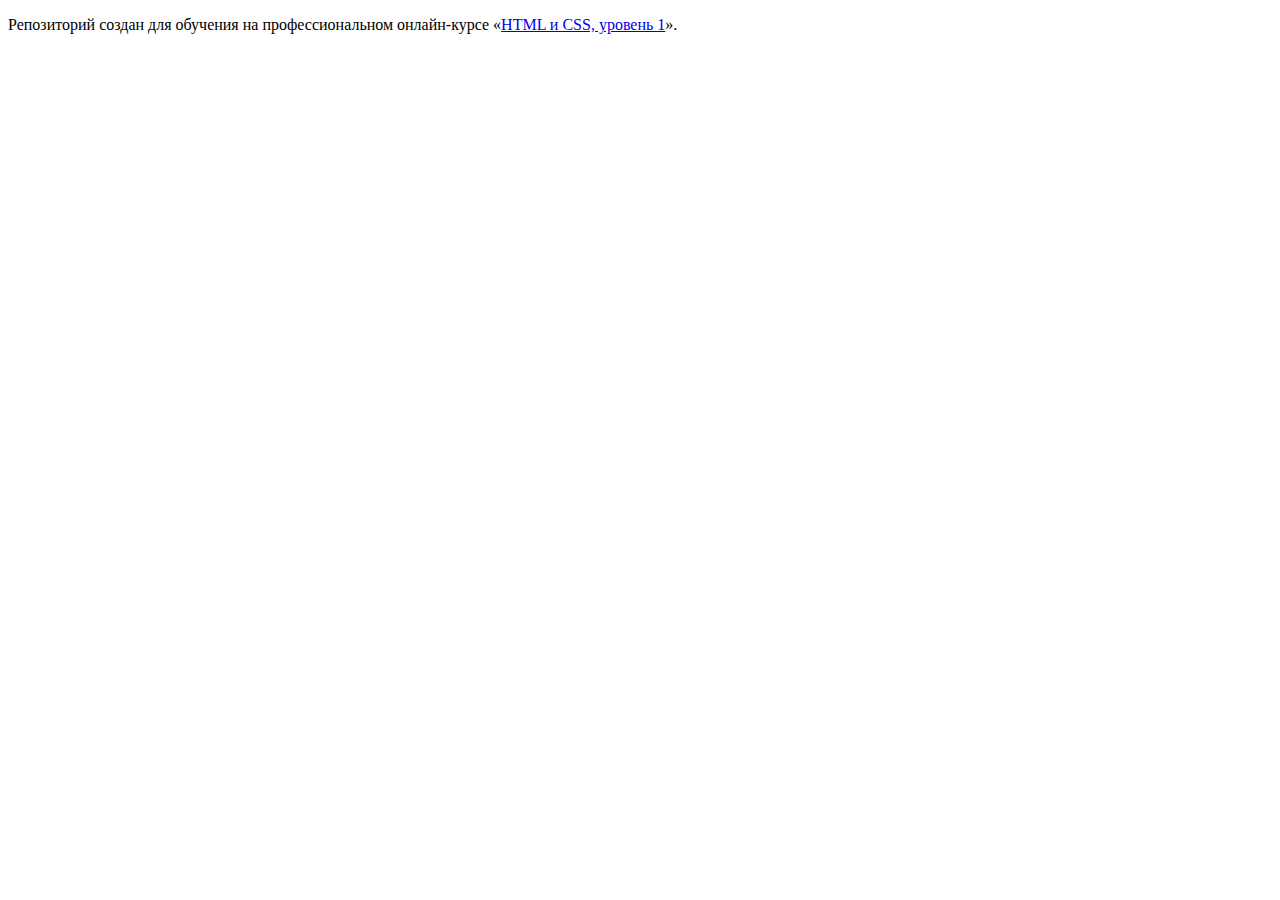
==== index.html @ bcf3b301 ":hatching_chick:" ====
<!DOCTYPE html>
<html lang="ru">
  <head>
    <meta charset="utf-8">
    <title>HTML Academy: Седона</title>
  </head>
  <body>

    <p>Репозиторий создан для обучения на профессиональном онлайн‑курсе «<a href="https://htmlacademy.ru/intensive/htmlcss">HTML и CSS, уровень 1</a>».</p>

  </body>
</html>
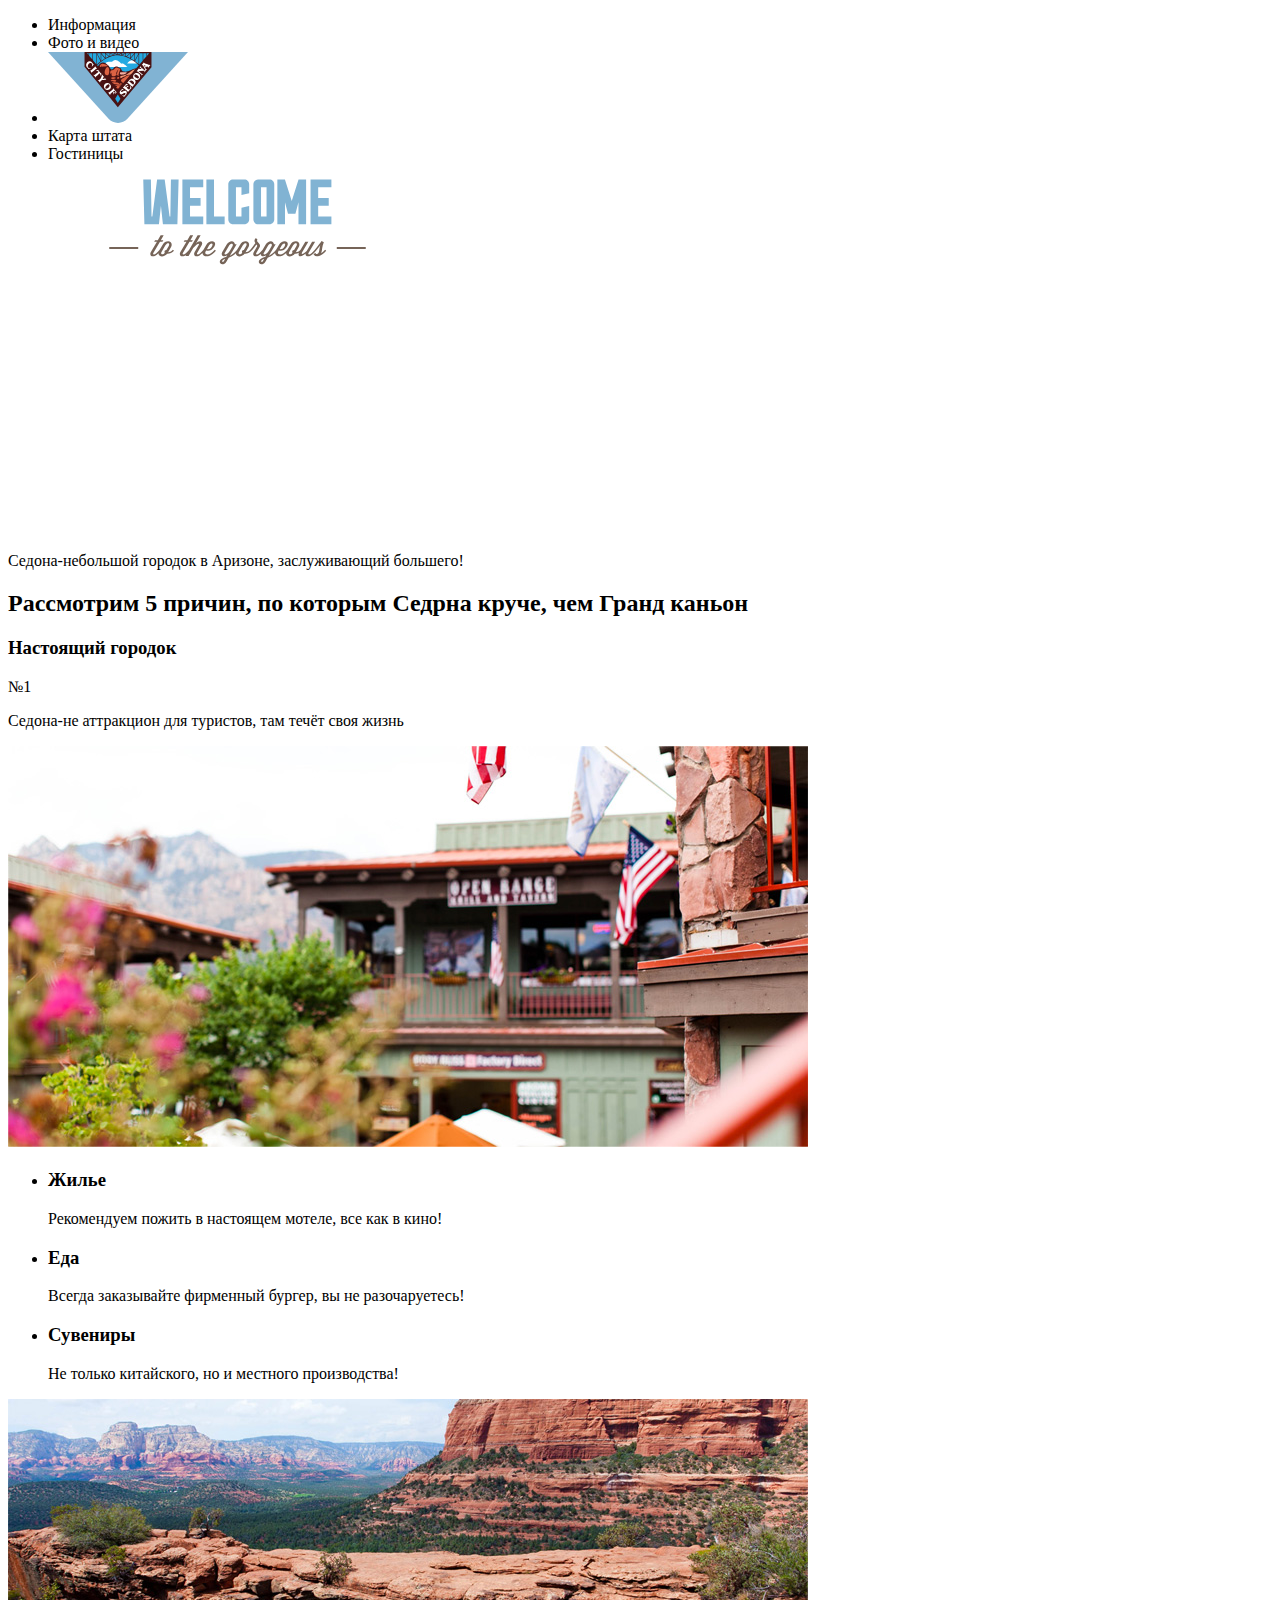
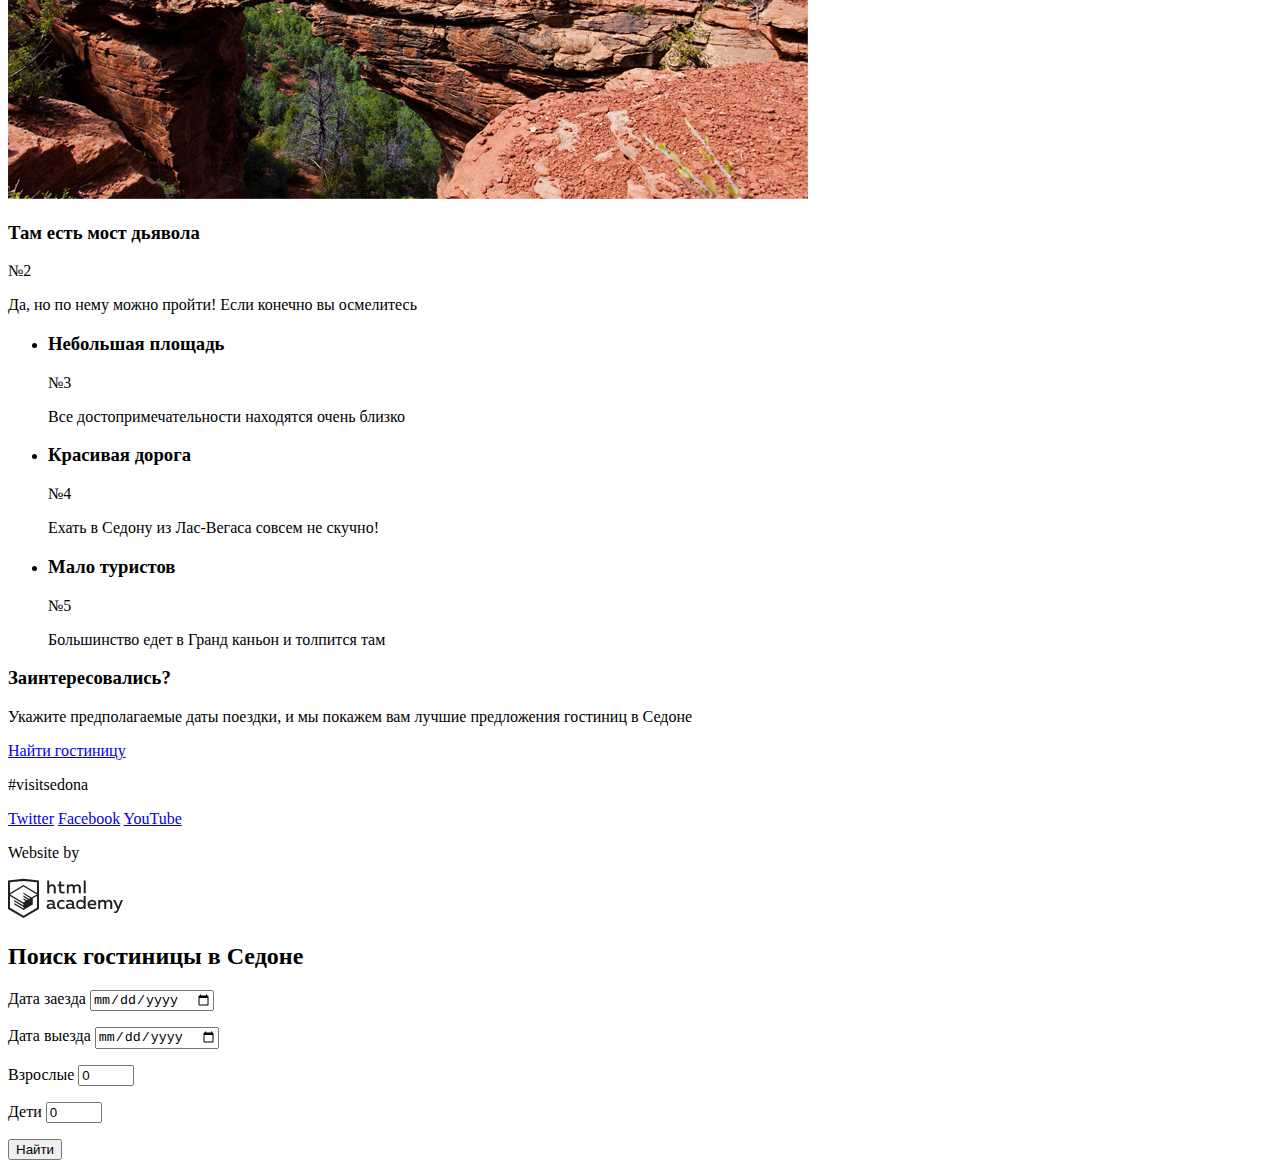
==== commit 00eaeb19: "Работа с графикой. Лекция 3." ====
--- a/index.html
+++ b/index.html
@@ -5,8 +5,110 @@
     <title>HTML Academy: Седона</title>
   </head>
   <body>
-
-    <p>Репозиторий создан для обучения на профессиональном онлайн‑курсе «<a href="https://htmlacademy.ru/intensive/htmlcss">HTML и CSS, уровень 1</a>».</p>
-
+    <header>
+      <nav>
+        <ul>
+          <li>Информация</li>
+          <li>Фото и видео</li>
+          <li><a href="index.html"><img src="img/logo-sedona.svg" width="140" height="71" alt="город Седона"></a></li>
+          <li>Карта штата</li>
+          <li>Гостиницы</li>
+        </ul>
+      </nav>
+    </header> 
+    <main>
+      <div class="main-welcome">
+        <img src="img/intro-welcome.svg" width="459" height="353" alt="Welcome to the gorgeous">
+        <p>Седона-небольшой городок в Аризоне, заслуживающий большего!</p>
+        <h2>Рассмотрим 5 причин, по которым Седрна круче, чем Гранд каньон</h2>
+      </div>
+      <!-- Начало области выделенной красным-->
+      <section class="advantage">
+       <div class="advantage-item">
+          <h3>Настоящий городок</h3>
+          <span>№1</span>
+          <p>Седона-не аттракцион для туристов, там течёт своя жизнь</p>
+          <img src="img/city.jpg"alt="фото города"> <!-- ширину и высоту тут не задаю пока, а то картинка ужмется под них -->
+        </div>
+        <ul class="advantage-about">
+          <li>
+            <h3>Жилье</h3>
+            <p>Рекомендуем пожить в настоящем мотеле, все как в кино!</p>
+          </li>
+          <li>
+            <h3>Еда</h3>
+            <p>Всегда заказывайте фирменный бургер, вы не разочаруетесь!</p>
+          </li>
+          <li>
+            <h3>Сувениры</h3>
+            <p>Не только китайского, но и местного производства!</p>
+          </li>
+        </ul>
+        <div class="advantage-item">
+          <img src="img/canyon.jpg" alt="Фото гор">
+          <h3>Там есть мост дьявола</h3>
+          <span>№2</span>
+          <p>Да, но по нему можно пройти! Если конечно вы осмелитесь</p>
+        </div>
+        <ul class="advantage-list">
+          <li>
+            <h3>Небольшая площадь</h3>
+            <span>№3</span>
+            <p>Все достопримечательности находятся очень близко</p>
+          </li>
+          <li>
+            <h3>Красивая дорога</h3>
+            <span>№4</span>
+            <p>Ехать в Седону из Лас-Вегаса совсем не скучно!</p>
+          </li>
+          <li>
+            <h3>Мало туристов</h3>
+            <span>№5</span>
+            <p>Большинство едет в Гранд каньон и толпится там</p>
+          </li>
+        </ul>
+      </section>
+      <!-- Конец области выделенной красным-->
+      <div class="order">
+        <h3>Заинтересовались?</h3>
+        <P>Укажите предполагаемые даты поездки, и мы покажем вам лучшие предложения гостиниц в Седоне</P>
+        <a href="#" class="button">Найти гостиницу</a> 
+      </div>
+      <!-- Здесь будет карта -->
+    </main>
+    <footer>
+      <p class="footer-hashtag">#visitsedona</p>
+      <div class="footer-social">
+          <a class="social-button" href="#">Twitter</a>
+          <a class="social-button" href="#">Facebook</a>
+          <a class="social-button" href="#">YouTube</a>
+      </div>
+      <div class="footer-generated">
+        <p>Website by</p>
+        <a href="https://htmlacademy.ru/intensive/htmlcss"><img src="img/logo-htmlacademy.svg" width="115" height="41" alt="Логотип HtmlAcademy"></a>
+      </div>
+    </footer>
+    <section class="modal modal-search">
+      <form>
+        <h2>Поиск гостиницы в Седоне</h2>
+        <p>
+          <label for="date_of_arrival">Дата заезда</label>
+          <input type="date" id="date_of_arrival" name="date_of_arrival">
+        </p>
+        <p>
+          <label for="date_of_departure">Дата выезда</label>
+          <input type="date" id="date_of_departure" name="date_of_departure">
+        </p>
+        <p>
+          <label for="customer">Взрослые</label>
+          <input type="number" id="customer" value="0" min="0" max="50" step="1">
+        </p>
+        <p>
+          <label for="kids">Дети</label>
+          <input type="number" id="kids" value="0" min="0" max="50" step="1">
+        </p>
+        <button>Найти</button>
+      </form>
+    </section>
   </body>
 </html>
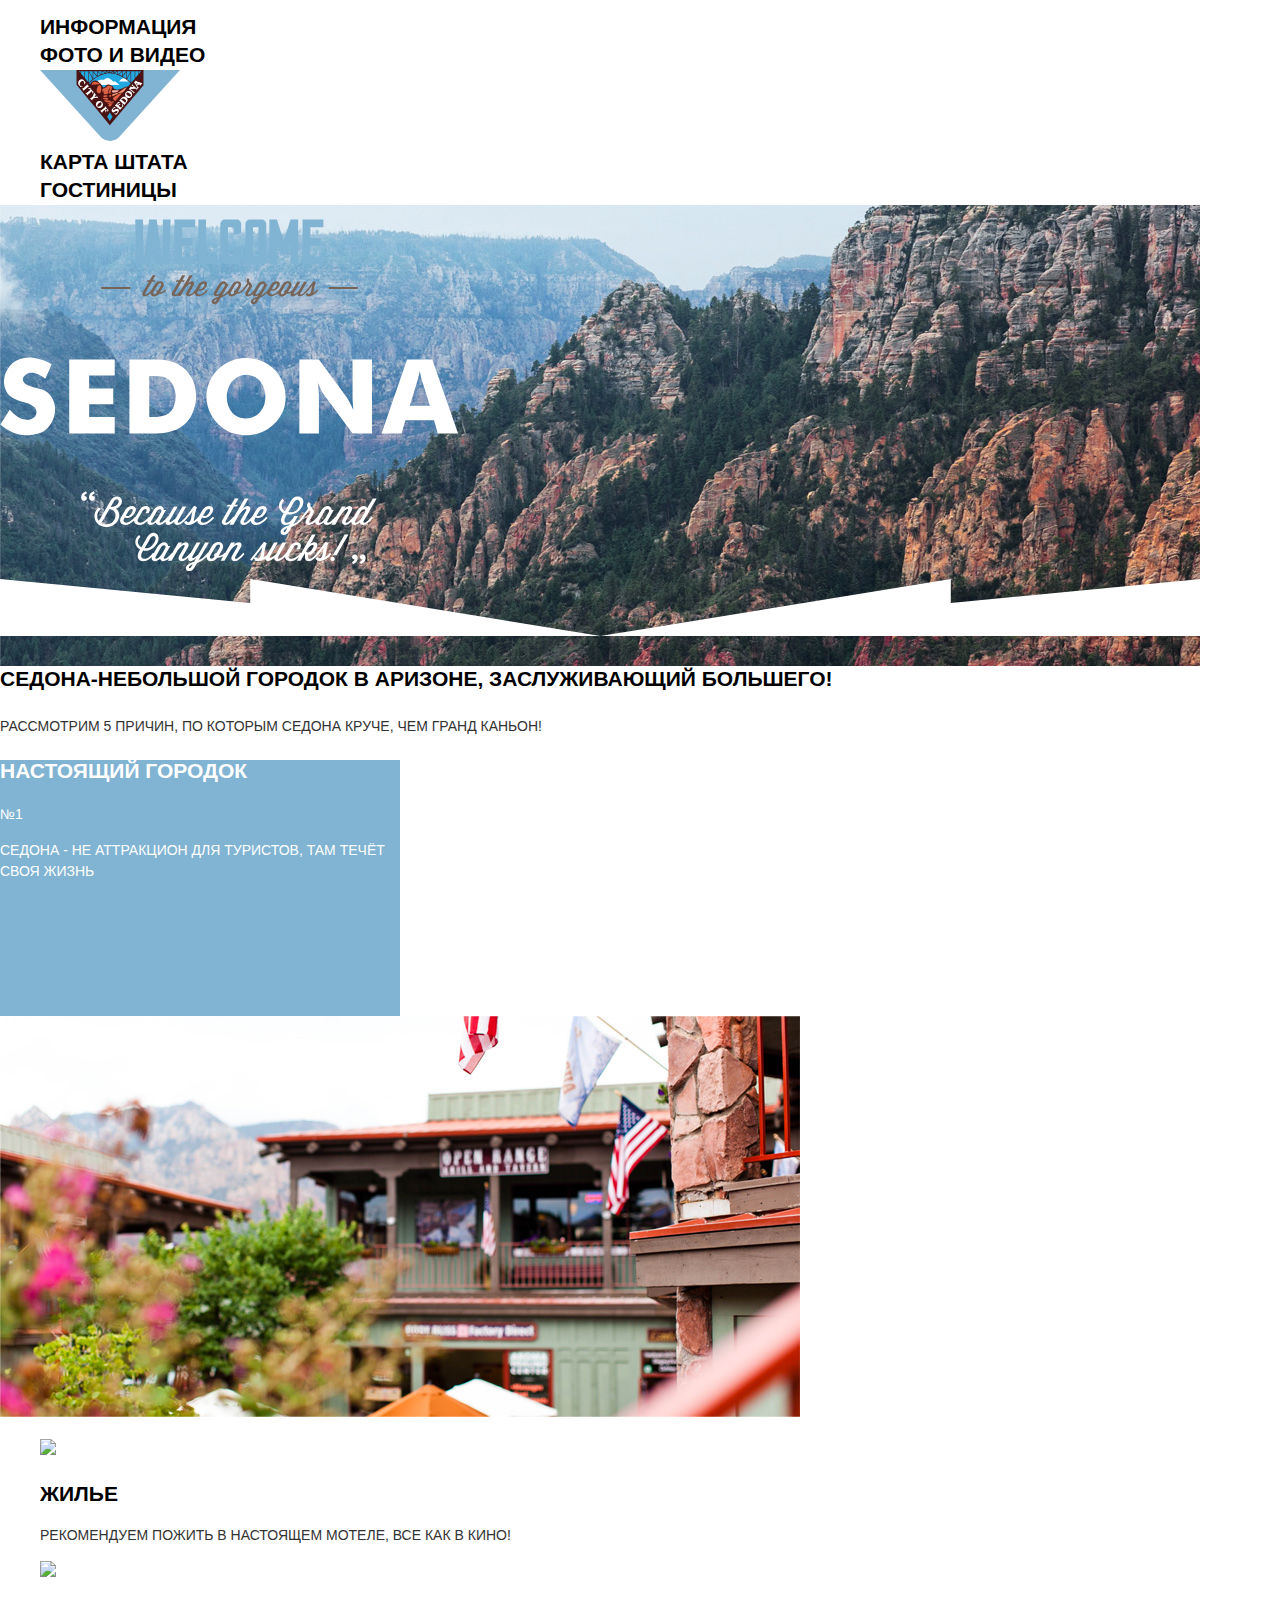
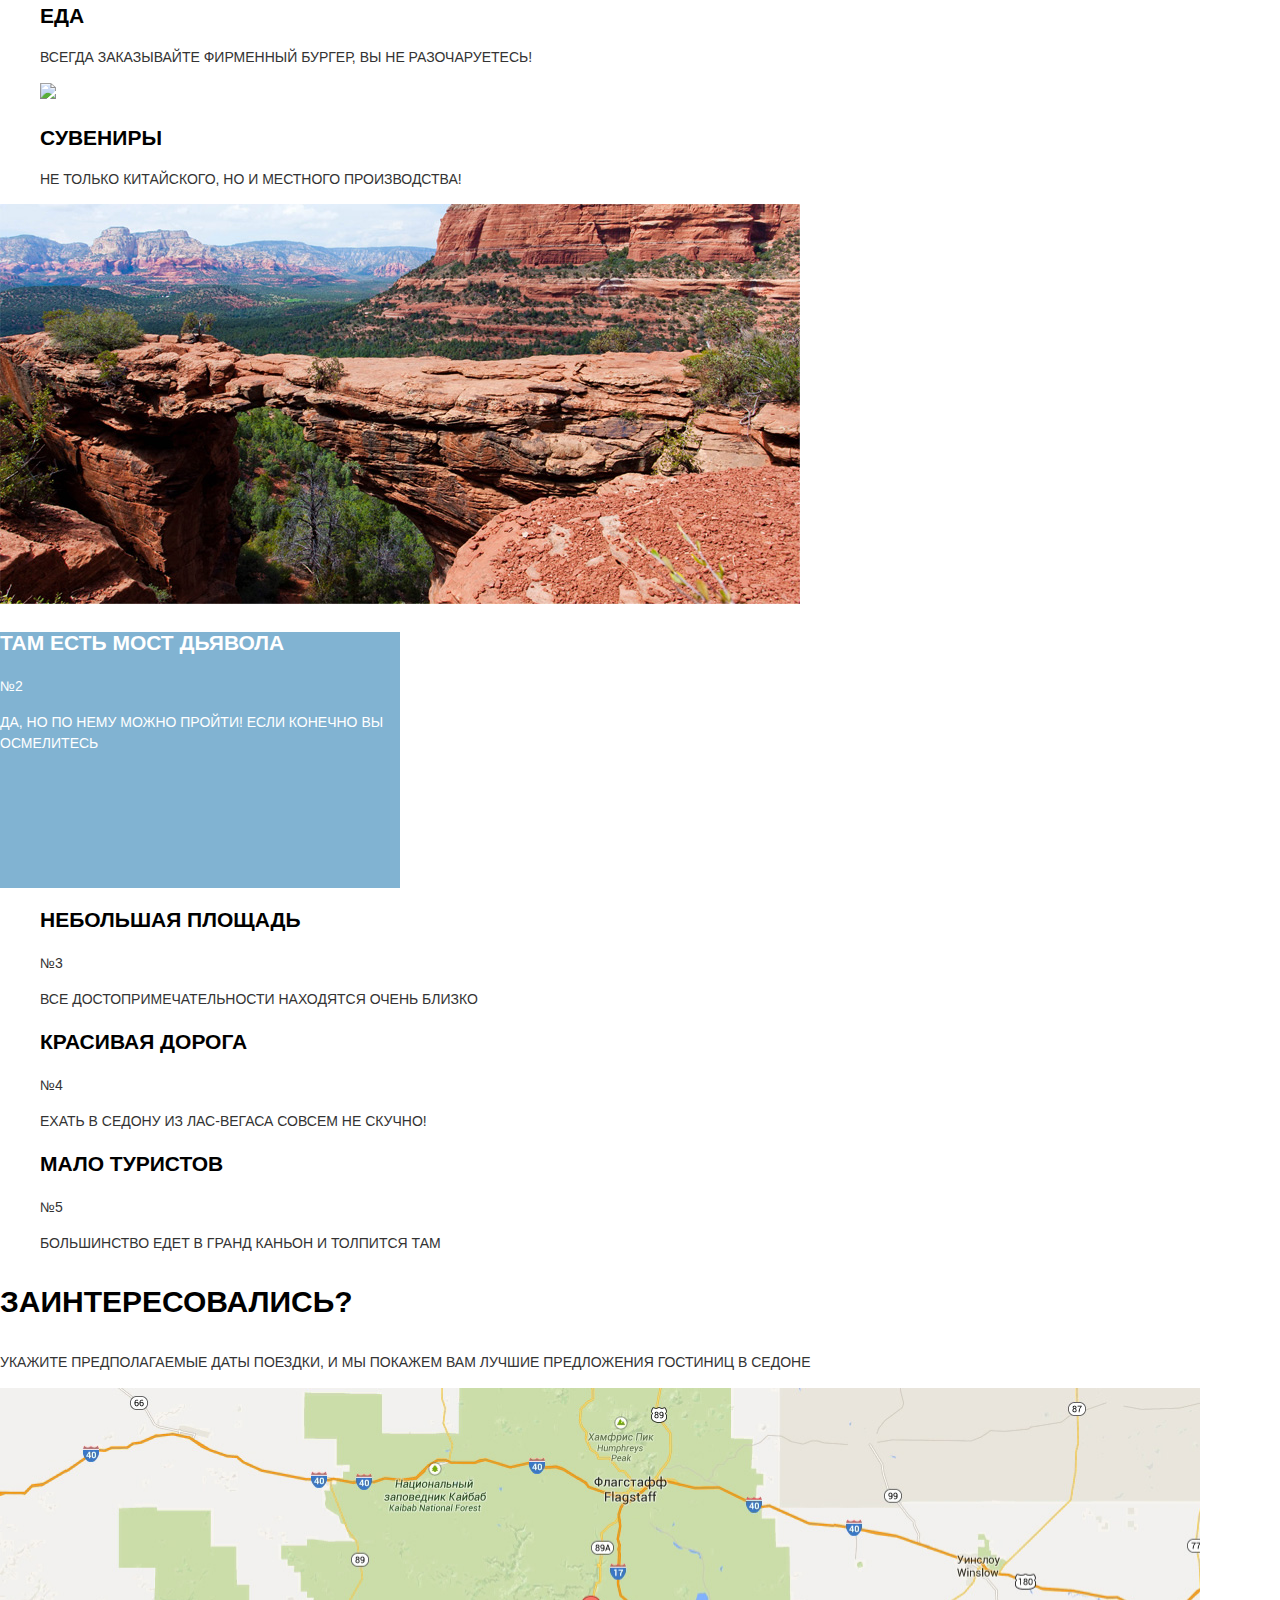
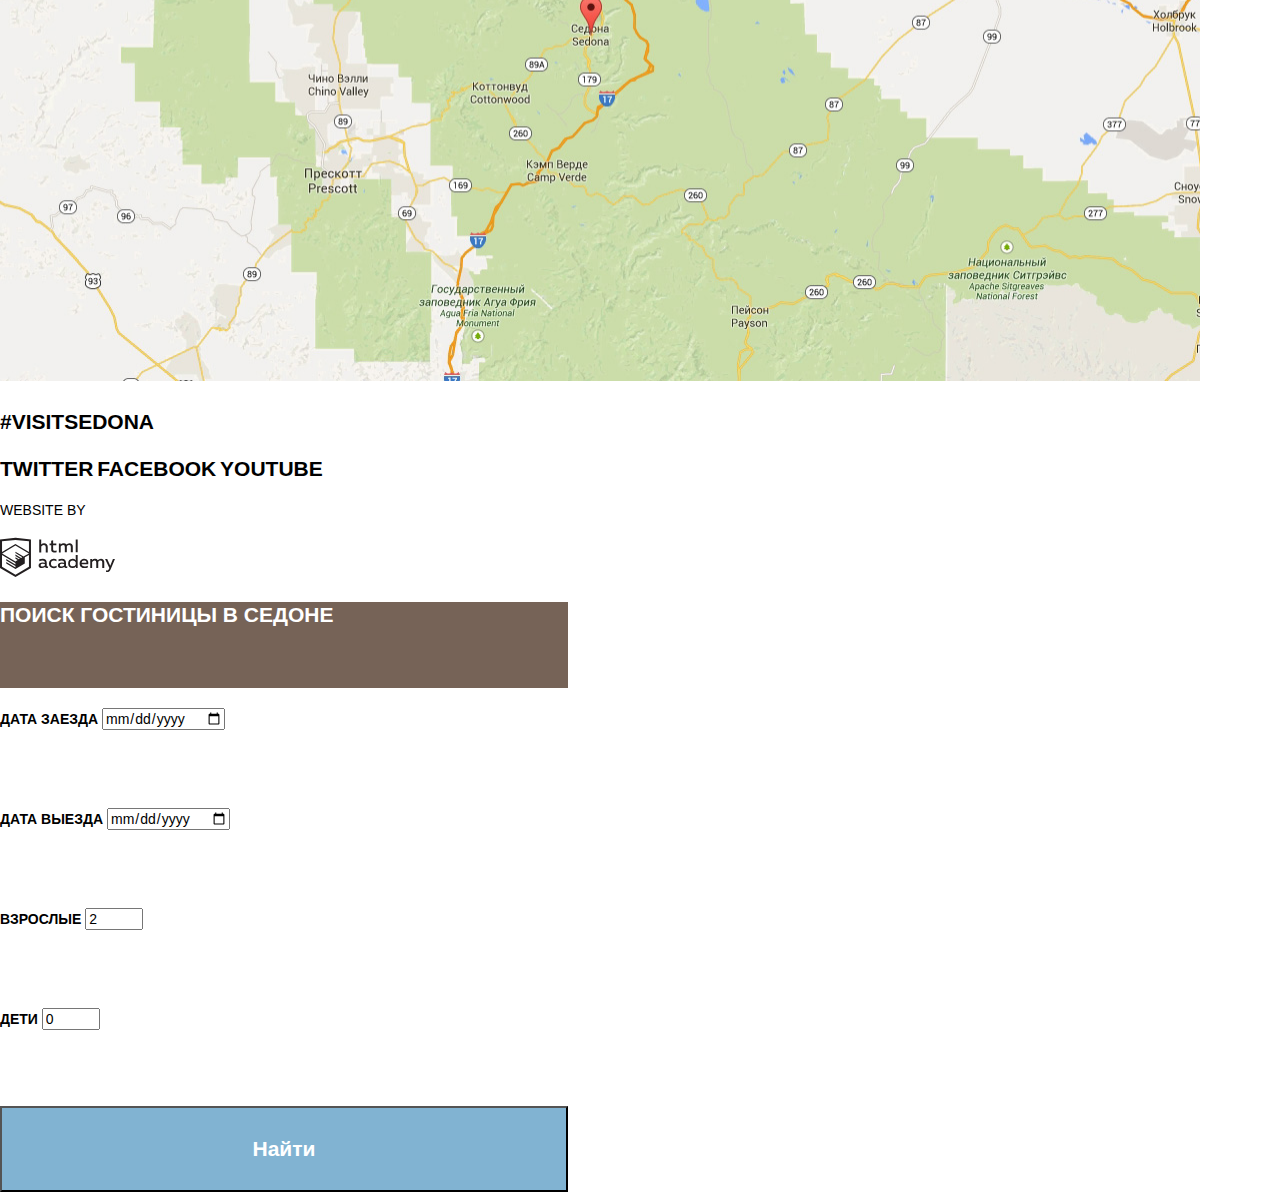
==== commit 08b486c5: "Задание 5. Введение в CSS" ====
--- a/index.html
+++ b/index.html
@@ -1,114 +1,127 @@
 <!DOCTYPE html>
 <html lang="ru">
-  <head>
-    <meta charset="utf-8">
-    <title>HTML Academy: Седона</title>
-  </head>
-  <body>
-    <header>
-      <nav>
-        <ul>
-          <li>Информация</li>
-          <li>Фото и видео</li>
-          <li><a href="index.html"><img src="img/logo-sedona.svg" width="140" height="71" alt="город Седона"></a></li>
-          <li>Карта штата</li>
-          <li>Гостиницы</li>
-        </ul>
-      </nav>
-    </header> 
-    <main>
-      <div class="main-welcome">
-        <img src="img/intro-welcome.svg" width="459" height="353" alt="Welcome to the gorgeous">
+<head>
+  <meta charset="utf-8">
+  <title>HTML Academy: Седона</title>
+  <link href="https://fonts.googleapis.com/css?family=PT+Sans:400,700&display=swap&subset=cyrillic" rel="stylesheet">
+  <link href="css/normalize.css" rel="stylesheet">
+  <link href="css/style.css" rel="stylesheet">
+</head>
+
+<body>
+  <header>
+    <nav class="main-navigation">
+      <ul class="site-navigation">
+        <li><a href="#">Информация</a></li>
+        <li><a href="#">Фото и видео</a></li>
+        <li><a href="index.html"><img src="img/logo-sedona.svg" width="140" height="71" alt="город Седона"></a></li>
+        <li><a href="#">Карта штата</a></li>
+        <li><a href="#">Гостиницы</a></li>
+      </ul>
+    </nav>
+    <div class="main-welcome">
+      <img src="img/intro-welcome.svg" width="459" height="353" alt="Welcome to the gorgeous">
+      <img src="img/intro-mask.svg" width="1201" height="59">
+      <div class="main-welcome-color">
         <p>Седона-небольшой городок в Аризоне, заслуживающий большего!</p>
-        <h2>Рассмотрим 5 причин, по которым Седрна круче, чем Гранд каньон</h2>
+        <h2>Рассмотрим 5 причин, по которым Седона круче, чем Гранд каньон!</h2>
       </div>
-      <!-- Начало области выделенной красным-->
-      <section class="advantage">
-       <div class="advantage-item">
+    </div>
+  </header>
+  <!-- Начало области выделенной красным-->
+  <main>
+    <section class="advantage">
+      <div class="advantage-item">
+        <div class="advantage-list">
           <h3>Настоящий городок</h3>
           <span>№1</span>
-          <p>Седона-не аттракцион для туристов, там течёт своя жизнь</p>
-          <img src="img/city.jpg"alt="фото города"> <!-- ширину и высоту тут не задаю пока, а то картинка ужмется под них -->
+          <p>Седона - не аттракцион для туристов, там течёт своя жизнь</p>
         </div>
-        <ul class="advantage-about">
-          <li>
-            <h3>Жилье</h3>
-            <p>Рекомендуем пожить в настоящем мотеле, все как в кино!</p>
-          </li>
-          <li>
-            <h3>Еда</h3>
-            <p>Всегда заказывайте фирменный бургер, вы не разочаруетесь!</p>
-          </li>
-          <li>
-            <h3>Сувениры</h3>
-            <p>Не только китайского, но и местного производства!</p>
-          </li>
-        </ul>
-        <div class="advantage-item">
-          <img src="img/canyon.jpg" alt="Фото гор">
-          <h3>Там есть мост дьявола</h3>
-          <span>№2</span>
-          <p>Да, но по нему можно пройти! Если конечно вы осмелитесь</p>
-        </div>
-        <ul class="advantage-list">
-          <li>
-            <h3>Небольшая площадь</h3>
-            <span>№3</span>
-            <p>Все достопримечательности находятся очень близко</p>
-          </li>
-          <li>
-            <h3>Красивая дорога</h3>
-            <span>№4</span>
-            <p>Ехать в Седону из Лас-Вегаса совсем не скучно!</p>
-          </li>
-          <li>
-            <h3>Мало туристов</h3>
-            <span>№5</span>
-            <p>Большинство едет в Гранд каньон и толпится там</p>
-          </li>
-        </ul>
-      </section>
-      <!-- Конец области выделенной красным-->
-      <div class="order">
-        <h3>Заинтересовались?</h3>
-        <P>Укажите предполагаемые даты поездки, и мы покажем вам лучшие предложения гостиниц в Седоне</P>
-        <a href="#" class="button">Найти гостиницу</a> 
+        <img src="img/city.jpg" alt="фото города">
       </div>
-      <!-- Здесь будет карта -->
-    </main>
-    <footer>
-      <p class="footer-hashtag">#visitsedona</p>
-      <div class="footer-social">
-          <a class="social-button" href="#">Twitter</a>
-          <a class="social-button" href="#">Facebook</a>
-          <a class="social-button" href="#">YouTube</a>
+      <ul class="advantage-about">
+        <li>
+          <img src="img/house-icon.svg">
+          <h3>Жилье</h3>
+          <p>Рекомендуем пожить в настоящем мотеле, все как в кино!</p>
+        </li>
+        <li>
+          <img src="img/hamburger-icon.svg">
+          <h3>Еда</h3>
+          <p>Всегда заказывайте фирменный бургер, вы не разочаруетесь!</p>
+        </li>
+        <li>
+          <img src="img/present-icon.svg">
+          <h3>Сувениры</h3>
+          <p>Не только китайского, но и местного производства!</p>
+        </li>
+      </ul>
+
+      <img src="img/canyon.jpg" alt="Фото гор">
+      <div class="advantage-list">
+        <h3>Там есть мост дьявола</h3>
+        <span>№2</span>
+        <p>Да, но по нему можно пройти! Если конечно вы осмелитесь</p>
       </div>
-      <div class="footer-generated">
-        <p>Website by</p>
-        <a href="https://htmlacademy.ru/intensive/htmlcss"><img src="img/logo-htmlacademy.svg" width="115" height="41" alt="Логотип HtmlAcademy"></a>
-      </div>
-    </footer>
-    <section class="modal modal-search">
-      <form>
-        <h2>Поиск гостиницы в Седоне</h2>
-        <p>
-          <label for="date_of_arrival">Дата заезда</label>
-          <input type="date" id="date_of_arrival" name="date_of_arrival">
-        </p>
-        <p>
-          <label for="date_of_departure">Дата выезда</label>
-          <input type="date" id="date_of_departure" name="date_of_departure">
-        </p>
-        <p>
-          <label for="customer">Взрослые</label>
-          <input type="number" id="customer" value="0" min="0" max="50" step="1">
-        </p>
-        <p>
-          <label for="kids">Дети</label>
-          <input type="number" id="kids" value="0" min="0" max="50" step="1">
-        </p>
-        <button>Найти</button>
-      </form>
+      <ul class="advantage-about">
+        <li>
+          <h3>Небольшая площадь</h3>
+          <span>№3</span>
+          <p>Все достопримечательности находятся очень близко</p>
+        </li>
+        <li>
+          <h3>Красивая дорога</h3>
+          <span>№4</span>
+          <p>Ехать в Седону из Лас-Вегаса совсем не скучно!</p>
+        </li>
+        <li>
+          <h3>Мало туристов</h3>
+          <span>№5</span>
+          <p>Большинство едет в Гранд каньон и толпится там</p>
+        </li>
+      </ul>
     </section>
-  </body>
+    <!-- Конец области выделенной красным-->
+    <div class="order">
+      <h3>Заинтересовались?</h3>
+      <P>Укажите предполагаемые даты поездки, и мы покажем вам лучшие предложения гостиниц в Седоне</P>
+    </div>
+    <img src="img/map.jpg" width="1200" height="593" alt="Месторасположение города на карте">
+  </main>
+  <footer>
+    <p class="footer-hashtag">#visitsedona</p>
+    <div class="footer-social">
+      <a class="social-button" href="#" aria-label="Наша страница в Твиттере">Twitter</a>
+      <a class="social-button" href="#" aria-label="Наша страница на Фейсбук">Facebook</a>
+      <a class="social-button" href="#" aria-label="Наша страница на Ютьюб">YouTube</a>
+    </div>
+    <div class="footer-generated">
+      <p>Website by</p>
+      <a href="https://htmlacademy.ru/intensive/htmlcss"><img src="img/logo-htmlacademy.svg" width="115" height="41"
+          alt="Логотип HtmlAcademy"></a>
+    </div>
+  </footer>
+  <section class="modal modal-search">
+    <form method="post" action="https://echo.htmlacademy.ru">
+      <h2>Поиск гостиницы в Седоне</h2>
+      <p>
+        <label for="date_of_arrival">Дата заезда</label>
+        <input type="date" id="date_of_arrival" name="date_of_arrival" placeholder="24 апреля 2017">
+      </p>
+      <p>
+        <label for="date_of_departure">Дата выезда</label>
+        <input type="date" id="date_of_departure" name="date_of_departure" placeholder="4 июля 2017">
+      </p>
+      <p>
+        <label for="customer">Взрослые</label>
+        <input type="number" id="customer" value="2" min="0" max="50" step="1">
+      </p>
+      <p>
+        <label for="kids">Дети</label>
+        <input type="number" id="kids" value="0" min="0" max="50" step="1">
+      </p>
+      <button type="submit" aria-label="Найти варианты">Найти</button>
+    </form>
+  </section>
+</body>
 </html>
--- a/css/style.css
+++ b/css/style.css
@@ -0,0 +1,298 @@
+body {
+    margin: 0;
+    padding: 0;
+  
+    font-family: "PT Sans Narrow", Arial, sans-serif;
+    font-size: 14px;
+    line-height: 24px;
+    font-weight: 700;
+    color: #ffffff;
+    text-transform: uppercase;
+}
+
+a {
+    text-decoration: none;
+}  
+
+.main-navigation {
+    font-size: 14px;
+    line-height: 26px;
+    font-weight: bold;
+    color: #000000;
+    background-color: #ffffff;
+}
+
+.site-navigation {
+    list-style: none;
+}
+
+.site-navigation a {
+    color: #000000;
+} 
+
+.site-navigation a:hover {
+    color: #81b3d2;
+}
+
+.site-navigation a:active {
+    color: rgba(0,0,0,0.3);
+}
+
+header {
+    background-image: url("../img/background-photo.jpg");
+    background-repeat: no-repeat;
+}
+
+.main-welcome-color {
+    background-color: #ffffff;
+}
+
+.main-welcome p {
+    font-size: 21px;
+    line-height: 26px;
+    font-weight: bold;
+    color: #000000;  
+}
+
+.main-welcome h2 {
+    font-size: 14px;
+    line-height: 26px;
+    font-weight: normal;
+    color: #333333;
+}
+
+.advantage-list {
+    width: 400px;
+    height: 256px;
+    background-color: #81b3d2;
+}
+
+.advantage-list h3 {
+    font-size: 21px;
+    line-height: 21px;
+    font-weight: bold;
+    color: #ffffff;
+}
+
+.advantage-list span, p {
+    font-size: 14px;
+    line-height: 21px;
+    font-weight: normal;
+    color: #ffffff;
+}
+
+.advantage-about h3 {
+    font-size: 21px;
+    line-height: 21px;
+    font-weight: bold;
+    color: #000000;
+}
+
+.advantage-about p, span {
+    font-size: 14px;
+    line-height: 21px;
+    font-weight: normal;
+    color: #333333;
+}
+
+.order h3 {
+    font-size: 30px;
+    line-height: 36px;
+    font-weight: bold;
+    color: #000000;
+}
+
+.order p {
+    font-size: 14px;
+    line-height: 24px;
+    font-weight: normal;
+    color: #333333;
+}
+
+.footer-hashtag {
+    font-size: 21px;
+    line-height: 26px;
+    font-weight: bold;
+    color: #000000;
+}
+.footer-generated p {
+    font-size: 14px;
+    line-height: 26px;
+    font-weight: normal;
+    color: #000000;
+}
+
+.modal {
+    width: 568px;
+    height: 481px;
+}
+
+.modal h2 {
+    font-size: 21px;
+    line-height: 26px;
+    font-weight: bold;
+    color: #ffffff;
+    background-color: #766357;
+    width: 568px;
+    height: 86px;
+}
+
+.modal p {
+    font-size: 14px;
+    line-height: 26px;
+    font-weight: bold;
+    color: #000000;
+    background-color: #ffffffs;
+    width: 568px;
+    height: 86px;
+}
+
+.modal button {
+    font-size: 21px;
+    line-height: 26px;
+    font-weight: bold;
+    color: #ffffff;
+    background-color: #81b3d2;
+    width: 568px;
+    height: 86px;
+}
+
+.filter {
+    
+    background-image: url("../img/filter-background.jpg");
+    background-repeat: no-repeat;
+}
+
+.filter h3 {
+    font-size: 16px;
+    line-height: 21px;
+    font-weight: bold;
+}
+
+.filter-list {
+    list-style: none;
+}
+
+.filter-list li {
+    font-size: 14px;
+    line-height: 21px;
+    font-weight: normal;
+}
+
+.results-sort h3 {
+    font-size: 21px;
+    line-height: 26px;
+    font-weight: bold;
+    color: #000000;
+}
+
+.results-sort p {
+    font-size: 12px;
+    line-height: 18px;
+    font-weight: normal;
+    color: #000000;
+}
+
+.result-sort-list {
+    font-size: 12px;
+    line-height: 18px;
+    font-weight: normal;
+    color: #000000;
+    list-style: none;
+}
+
+.result-sort-list li:first-child {
+    color: #81b3d2;
+}
+
+.result-sort-list li:nth-child(2) {
+    color: rgba(0,0,0,0.3);
+}
+
+.result-sort-list li:nth-child(3) {
+    color: rgba(0,0,0,0.3);
+}
+
+.results-item h3, a {
+    font-size: 21px;
+    line-height: 26px;
+    font-weight: bold;
+    color: #000000;
+}
+
+.results-item a:hover {
+    color: #81b3d2;
+}
+
+.results-item a:active {
+    color: rgba(0,0,0,0.3);
+}
+
+.button-detail, .button-book {
+    font-size: 14px;
+    line-height: 21px;
+    font-weight: bold;
+    color: #ffffff;
+    text-transform: uppercase;
+    border: none;
+}
+
+.button-detail {
+    width: 110px;
+    height: 27px;
+    background-color: #81b3d2;
+}
+
+.button-book {
+    width: 142px;
+    height: 27px;
+    background-color: #766357;
+}
+
+.results-item p {
+    font-size: 14px;
+    line-height: 21px;
+    font-weight: normal;
+    color: #666666;
+    background-color: #f2f2f2;
+    width: 110px;
+    height: 27px;
+    padding: 5px 13px 6px 16px;
+}
+
+.button-detail:hover {
+    background-color: #669ec0;
+}
+
+.button-detail:active {
+    color: rgba(255, 255, 255, 0.3);
+    background-color: #5496bd;
+}
+
+.button-book:hover {
+    background-color: #604e43;
+}
+
+.button-book:active {
+    color: rgba(255, 255, 255, 0.3);
+    background-color: #503e33;
+}
+
+.button-fiter {
+    font-size: 14px;
+    line-height: 21px;
+    font-weight: normal;
+    color: #ffffff;
+    text-transform: uppercase;
+    background-color:rgba(255, 255, 255, 0); 
+    border-color: #ffffff;
+    border-radius: 3px;
+    border-width: 2px;
+    width: 133px;
+    height: 32px; 
+}
+
+.button-fiter:hover {
+    color: #000000;
+    background-color: #ffffff
+}
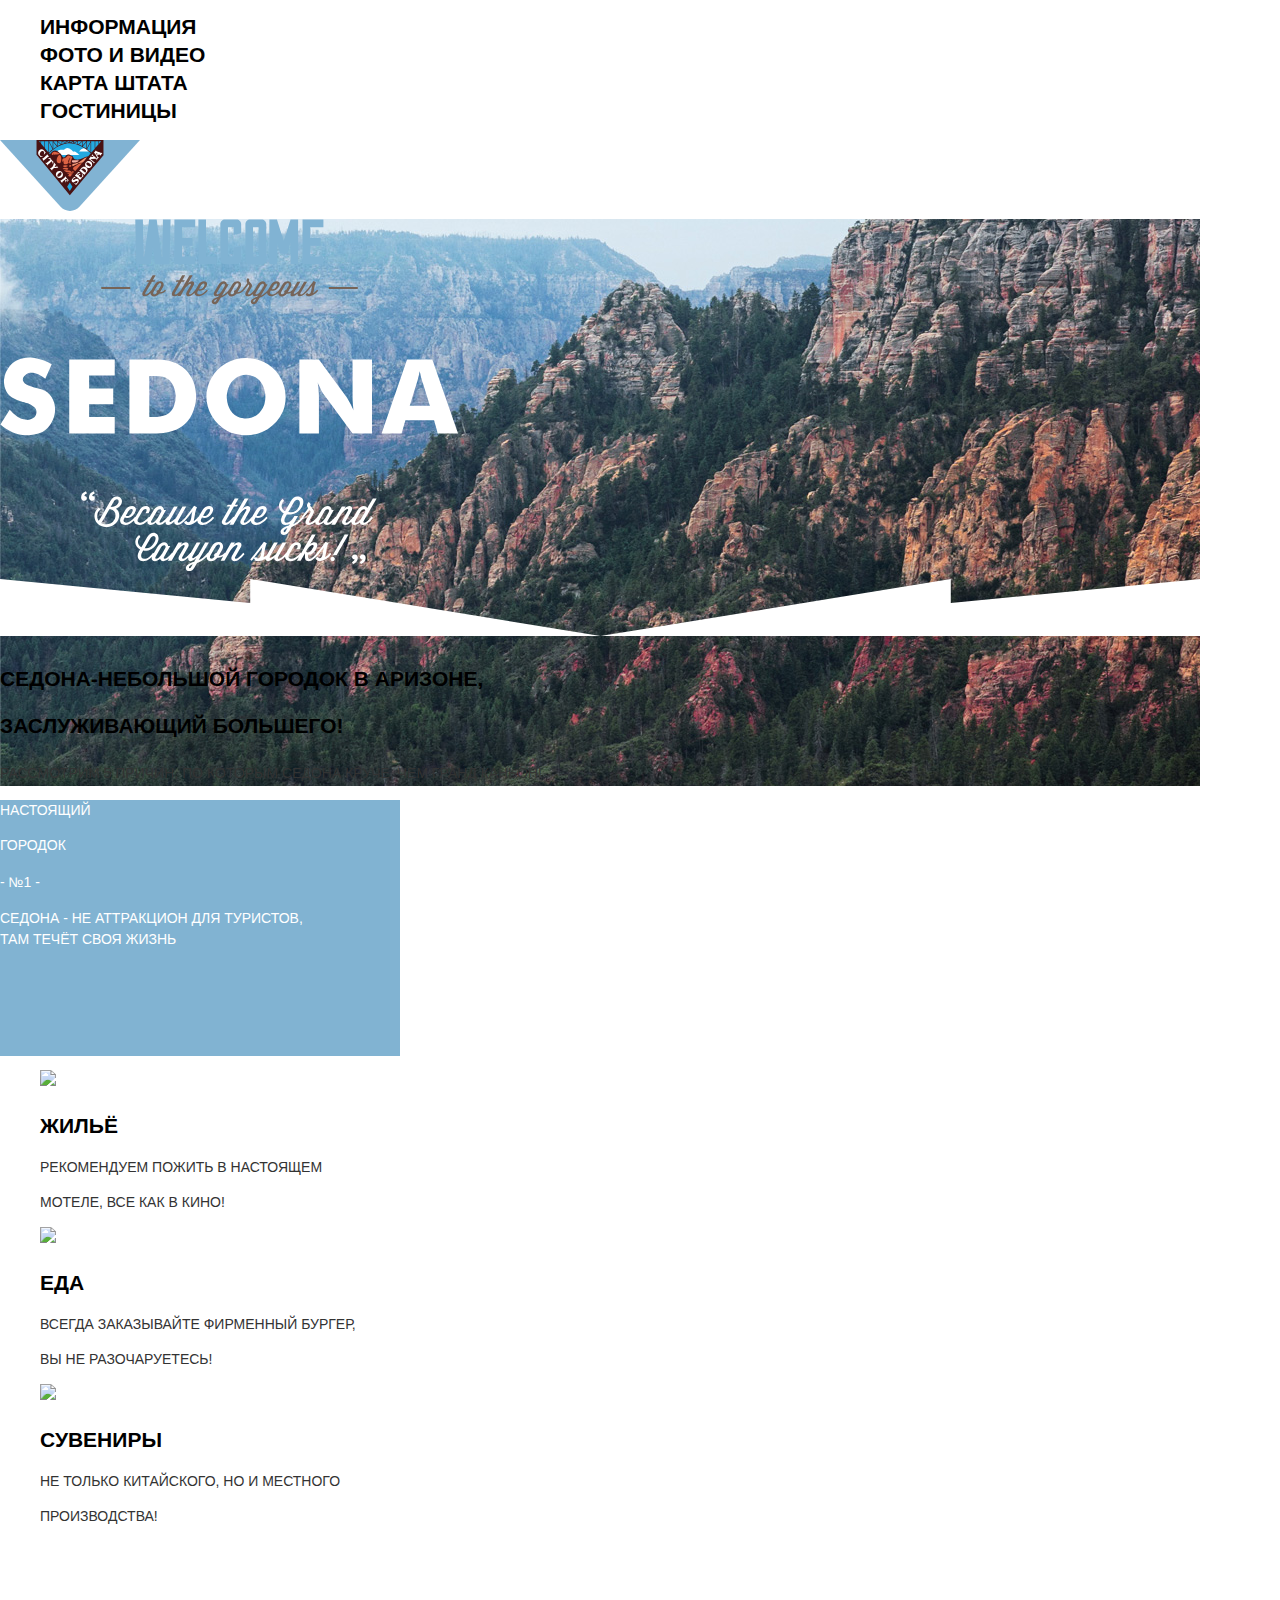
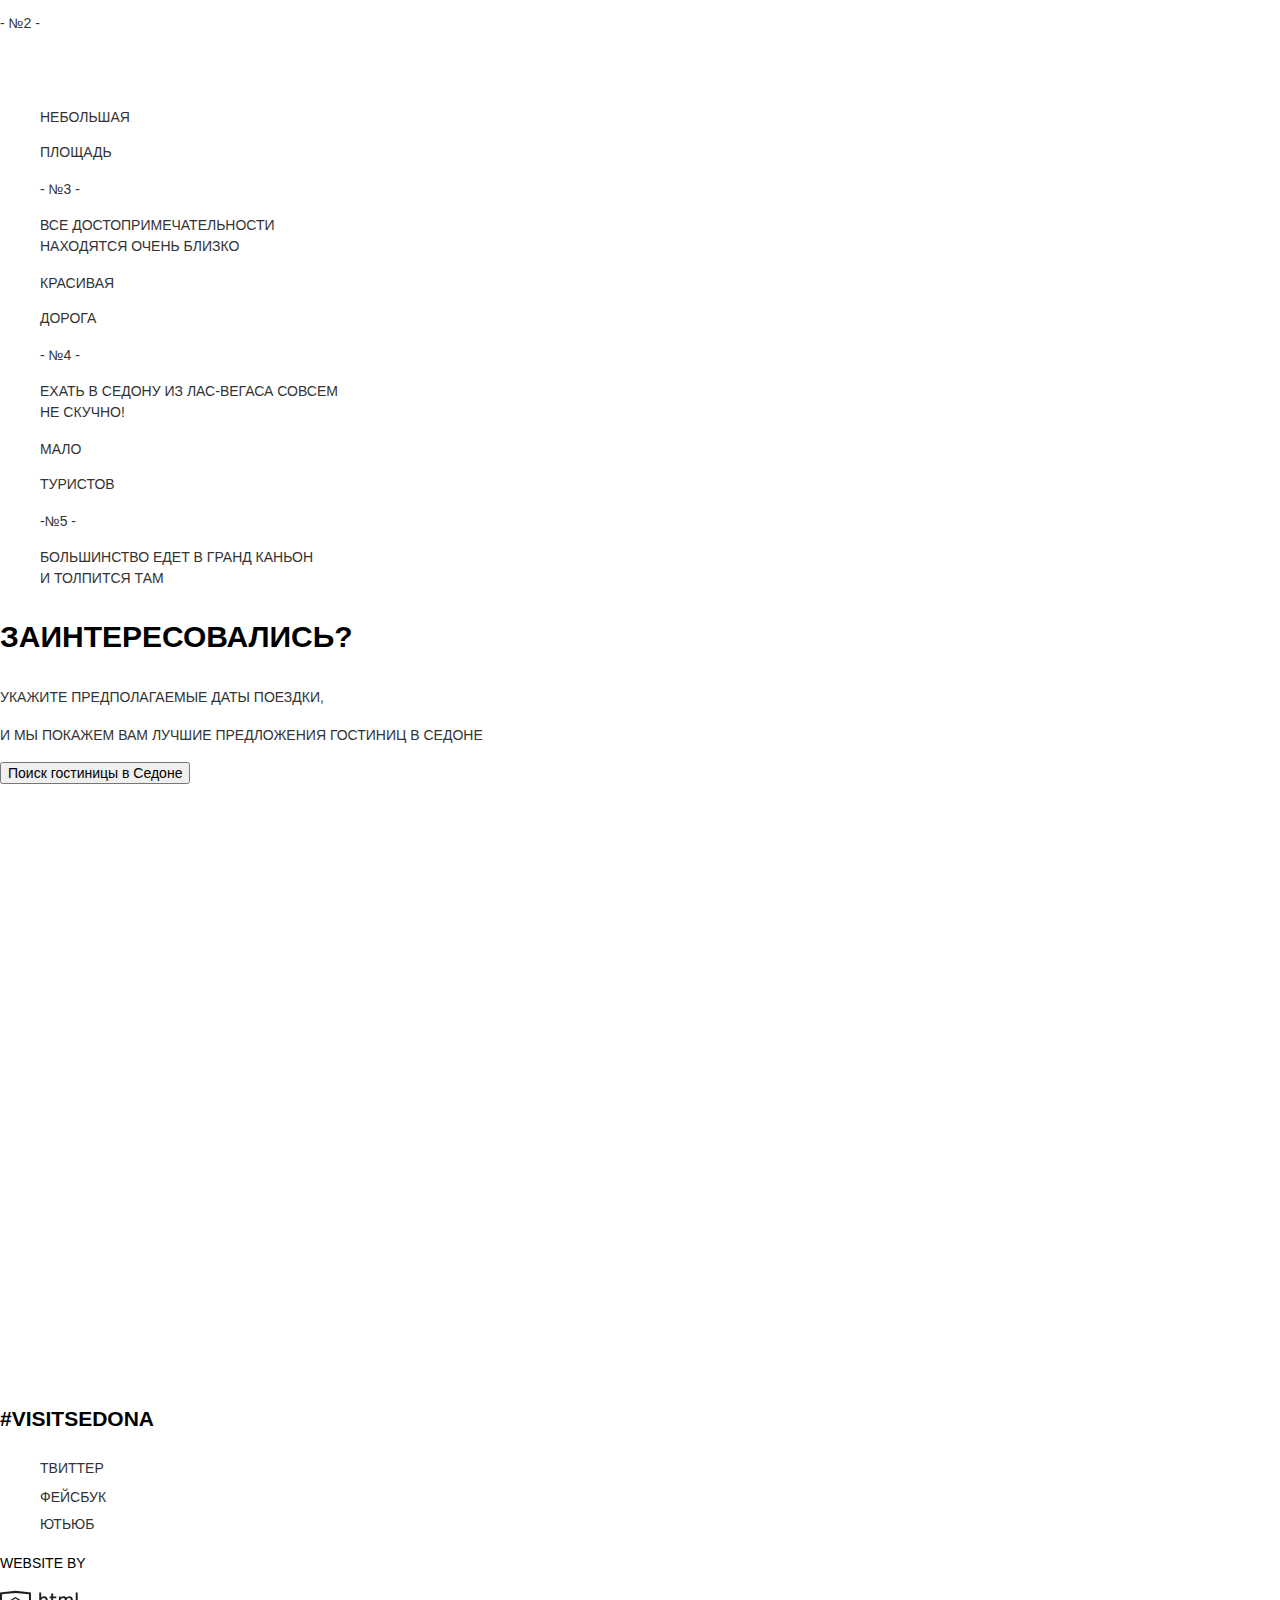
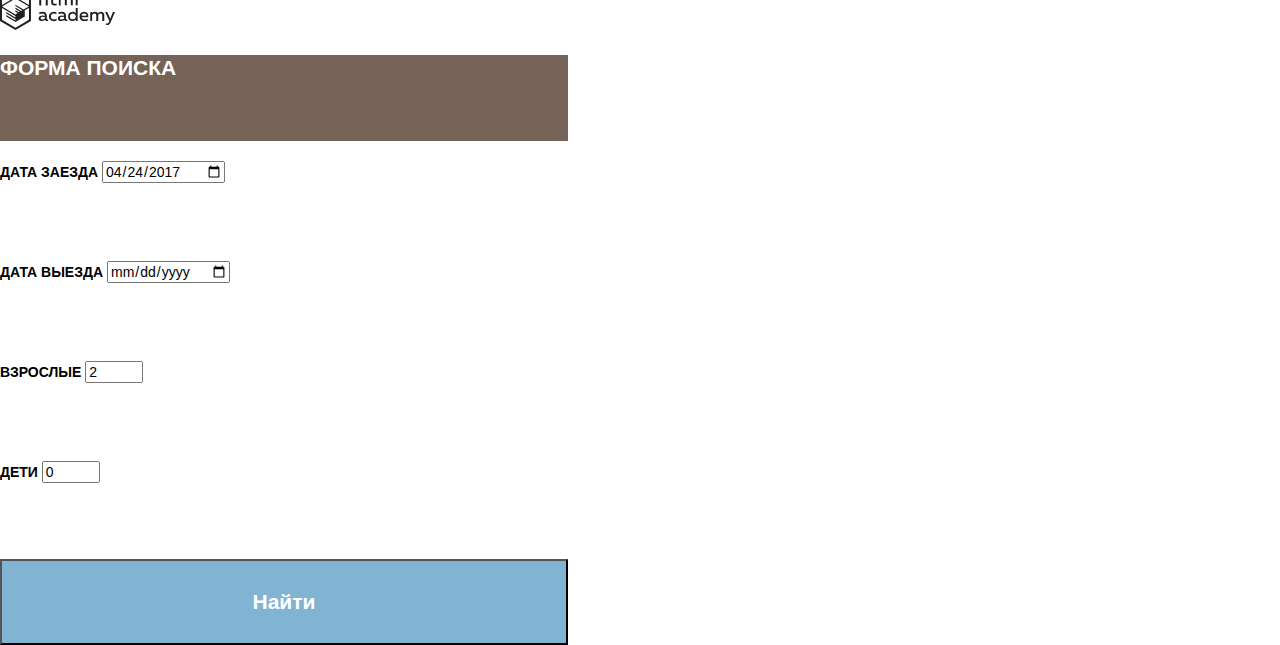
==== commit 440d34d6: "Предзащита" ====
--- a/index.html
+++ b/index.html
@@ -7,121 +7,160 @@
   <link href="css/normalize.css" rel="stylesheet">
   <link href="css/style.css" rel="stylesheet">
 </head>
-
 <body>
-  <header>
+  <header class="main-header container">
     <nav class="main-navigation">
       <ul class="site-navigation">
-        <li><a href="#">Информация</a></li>
-        <li><a href="#">Фото и видео</a></li>
-        <li><a href="index.html"><img src="img/logo-sedona.svg" width="140" height="71" alt="город Седона"></a></li>
-        <li><a href="#">Карта штата</a></li>
-        <li><a href="#">Гостиницы</a></li>
+        <li class="nav-item"><a href="#">Информация</a></li>
+        <li class="nav-item"><a href="#">Фото и видео</a></li>
+        <li class="nav-item"><a href="#">Карта штата</a></li>
+        <li class="nav-item"><a href="#">Гостиницы</a></li>
       </ul>
+      <a href="index.html" class="nav-logo"><img src="img/logo-sedona.svg" width="140" height="71"
+          alt="город Седона"></a>
     </nav>
     <div class="main-welcome">
-      <img src="img/intro-welcome.svg" width="459" height="353" alt="Welcome to the gorgeous">
-      <img src="img/intro-mask.svg" width="1201" height="59">
-      <div class="main-welcome-color">
-        <p>Седона-небольшой городок в Аризоне, заслуживающий большего!</p>
+      <img src="img/intro-welcome.svg" width="459" height="353" alt="Welcome to the gorgeous" class="main-header-logo">
+      <div class="intro-mask"><img src="img/intro-mask.svg" width="1201" height="59" alt=""></div>
+      <div class="welcome-top">
+        <p>Седона-небольшой городок в Аризоне,</p>
+        <p>заслуживающий большего!</p>
         <h2>Рассмотрим 5 причин, по которым Седона круче, чем Гранд каньон!</h2>
       </div>
     </div>
   </header>
   <!-- Начало области выделенной красным-->
-  <main>
+  <main class="container">
     <section class="advantage">
       <div class="advantage-item">
         <div class="advantage-list">
-          <h3>Настоящий городок</h3>
-          <span>№1</span>
-          <p>Седона - не аттракцион для туристов, там течёт своя жизнь</p>
+          <p class="headline">Настоящий</p>
+          <p class="headline">городок</p>
+          <span>- №1 -</span>
+          <p>Седона - не аттракцион для туристов,<br> там течёт своя жизнь</p>
         </div>
-        <img src="img/city.jpg" alt="фото города">
+      </div>
+      <div class="about-city">
+        <ul class="advantage-about">
+          <li>
+            <img src="img/house-icon.svg" alt="house-icon">
+            <h3>Жильё</h3>
+            <p class="about-city">Рекомендуем пожить в настоящем</p>
+            <p class="about-city">мотеле, все как в кино!</p>
+          </li>
+          <li>
+            <img src="img/hamburger-icon.svg" alt="hamburger-icon">
+            <h3>Еда</h3>
+            <p class="about-city">Всегда заказывайте фирменный бургер,</p>
+            <p class="about-city">вы не разочаруетесь!</p>
+          </li>
+          <li>
+            <img src="img/present-icon.svg" alt="present-icon">
+            <h3>Сувениры</h3>
+            <p>Не только китайского, но и местного<p>
+                <p> производства!</p>
+          </li>
+        </ul>
+      </div>
+      <div class="bridge-devil">
+        <div class="bridge-list">
+          <p class="headline">Там есть</p>
+          <p class="headline">мост дьявола</p>
+          <span>- №2 -</span>
+          <p>Да, но по нему можно пройти! Если конечно <br> вы осмелитесь</p>
+        </div>
       </div>
       <ul class="advantage-about">
         <li>
-          <img src="img/house-icon.svg">
-          <h3>Жилье</h3>
-          <p>Рекомендуем пожить в настоящем мотеле, все как в кино!</p>
+          <p class="about-headline">Небольшая</p>
+          <p class="about-headline">площадь</p>
+          <span>- №3 -</span>
+          <p>Все достопримечательности<br> находятся очень близко</p>
         </li>
         <li>
-          <img src="img/hamburger-icon.svg">
-          <h3>Еда</h3>
-          <p>Всегда заказывайте фирменный бургер, вы не разочаруетесь!</p>
+          <p class="about-headline">Красивая</p>
+          <p class="about-headline">дорога</p>
+          <span>- №4 -</span>
+          <p>Ехать в Седону из Лас-Вегаса совсем<br> не скучно!</p>
         </li>
         <li>
-          <img src="img/present-icon.svg">
-          <h3>Сувениры</h3>
-          <p>Не только китайского, но и местного производства!</p>
-        </li>
-      </ul>
-
-      <img src="img/canyon.jpg" alt="Фото гор">
-      <div class="advantage-list">
-        <h3>Там есть мост дьявола</h3>
-        <span>№2</span>
-        <p>Да, но по нему можно пройти! Если конечно вы осмелитесь</p>
-      </div>
-      <ul class="advantage-about">
-        <li>
-          <h3>Небольшая площадь</h3>
-          <span>№3</span>
-          <p>Все достопримечательности находятся очень близко</p>
-        </li>
-        <li>
-          <h3>Красивая дорога</h3>
-          <span>№4</span>
-          <p>Ехать в Седону из Лас-Вегаса совсем не скучно!</p>
-        </li>
-        <li>
-          <h3>Мало туристов</h3>
-          <span>№5</span>
-          <p>Большинство едет в Гранд каньон и толпится там</p>
+          <p class="about-headline">Мало</p>
+          <p class="about-headline">туристов</p>
+          <span> -№5 -</span>
+          <p>Большинство едет в Гранд каньон<br> и толпится там</p>
         </li>
       </ul>
     </section>
     <!-- Конец области выделенной красным-->
     <div class="order">
       <h3>Заинтересовались?</h3>
-      <P>Укажите предполагаемые даты поездки, и мы покажем вам лучшие предложения гостиниц в Седоне</P>
+      <P>Укажите предполагаемые даты поездки,</P>
+      <P> и мы покажем вам лучшие предложения гостиниц в Седоне</P>
+      <button class="btn-search">Поиск гостиницы в Седоне</button>
     </div>
-    <img src="img/map.jpg" width="1200" height="593" alt="Месторасположение города на карте">
+    <iframe
+      src="https://www.google.com/maps/embed?pb=!1m18!1m12!1m3!1d55886.892159249415!2d-111.7905261614484!3d34.87709830216401!2m3!1f0!2f0!3f0!3m2!1i1024!2i768!4f13.1!3m3!1m2!1s0x872da132f942b00d%3A0x5548c523fa6c8efd!2z0KHQtdC00L7QvdCwLCDQkNGA0LjQt9C-0L3QsCA4NjMzNiwg0KHQqNCQ!5e0!3m2!1sru!2sru!4v1559845146027!5m2!1sru!2sru"
+      width="1200" height="593" style="border:0" allowfullscreen></iframe>
   </main>
-  <footer>
+  <footer class="main-footer container">
     <p class="footer-hashtag">#visitsedona</p>
     <div class="footer-social">
-      <a class="social-button" href="#" aria-label="Наша страница в Твиттере">Twitter</a>
-      <a class="social-button" href="#" aria-label="Наша страница на Фейсбук">Facebook</a>
-      <a class="social-button" href="#" aria-label="Наша страница на Ютьюб">YouTube</a>
+      <ul>
+        <li><a class="social-button" href="#"><span class="visually-hidden">Твиттер</span>
+            <svg xmlns="http://www.w3.org/2000/svg" xmlns:xlink="http://www.w3.org/1999/xlink" width="17" height="15"
+              viewBox="0 0 17 15">
+              <path fill="#FFF"
+                d="M10.95.144c1.685-.496 2.984.27 3.577 1.179.673-.231 1.331-.481 2.011-.708a2.345 2.345 0 0 1-.857 1.768c.685.17 1.304-.491 1.304-.491-.169 1-1.006 1.788-1.563 2.024-.231 6.75-3.175 11.217-10.077 11.082h-.446c-.41 0-4.164-.46-4.898-1.887 2.271.196 3.893-.422 4.693-1.177-.96-.3-2.679-.477-2.979-2.95.349.106.564.228 1.19.119C1.705 8.247.374 7.53.448 5.33c.285.328 1.067.536 1.34.472C1.085 5.561-.182 2.442.894.85c1.818 1.854 3.735 3.606 7.152 3.773C8.254 2.33 9.183.793 10.95.144z" />
+            </svg>
+          </a>
+        </li>
+        <li><a class="social-button" href="#"><span class="visually-hidden">Фейсбук</span>
+            <svg xmlns="http://www.w3.org/2000/svg" width="12" height="22" viewBox="0 0 12 22">
+              <path fill="#FFF" d="M12 4V0H8a4 4 0 0 0-4 4v4H0v4h4v10h4V12h4V8H8V4h4z" /></svg>
+          </a></li>
+        <li><a class="social-button" href="#"><span class="visually-hidden">Ютьюб</span>
+            <svg xmlns="http://www.w3.org/2000/svg" xmlns:xlink="http://www.w3.org/1999/xlink" width="20" height="16"
+              viewBox="0 0 20 16">
+              <path fill="#FFF"
+                d="M17 0H3C1.35 0 0 1.35 0 3v10c0 1.65 1.35 3 3 3h14c1.65 0 3-1.35 3-3V3c0-1.65-1.35-3-3-3zM6.027 11.998V4.002L15.014 8l-8.987 3.998z" />
+            </svg>
+          </a></li>
+      </ul>
     </div>
     <div class="footer-generated">
       <p>Website by</p>
-      <a href="https://htmlacademy.ru/intensive/htmlcss"><img src="img/logo-htmlacademy.svg" width="115" height="41"
-          alt="Логотип HtmlAcademy"></a>
+      <a href="https://htmlacademy.ru/intensive/htmlcss" class="logo-html"><svg id="Layer_1" data-name="Layer 1"
+          xmlns="http://www.w3.org/2000/svg" viewBox="0 0 108.08 36.85" width="115" height="41">
+          <title>logo-htmlacademy-small1</title>
+          <path
+            d="M44.61,26.88a2,2,0,0,0,.55-0.1v1.33a3.25,3.25,0,0,1-1.18.21,1.67,1.67,0,0,1-1.67-1,4.84,4.84,0,0,1-3.14,1.08c-1.51,0-2.91-.83-2.91-2.55,0-2.13,2-2.79,3.71-2.79a11.08,11.08,0,0,1,2.17.25v-0.3c0-1-.76-1.77-2.19-1.77a7.42,7.42,0,0,0-3,.64v-1.7a10.21,10.21,0,0,1,3.19-.55c2.36,0,3.81,1.12,3.81,3.65v3a0.54,0.54,0,0,0,.49.59h0.17Zm-6.44-1.13A1.35,1.35,0,0,0,39.63,27h0.11a3.39,3.39,0,0,0,2.41-1V24.58a9.72,9.72,0,0,0-1.81-.21c-1,0-2.16.33-2.16,1.38h0Zm12.36-6.11a5,5,0,0,1,2.57.64V22a4.08,4.08,0,0,0-2.3-.7,2.75,2.75,0,1,0,0,5.49,5,5,0,0,0,2.43-.64v1.71a6.27,6.27,0,0,1-2.76.57A4.21,4.21,0,0,1,46,24.51q0-.21,0-0.41a4.32,4.32,0,0,1,4.18-4.46h0.38Zm12.17,7.24a2,2,0,0,0,.55-0.1v1.33a3.25,3.25,0,0,1-1.18.21,1.67,1.67,0,0,1-1.67-1,4.84,4.84,0,0,1-3.14,1.08c-1.51,0-2.91-.83-2.91-2.55,0-2.13,2-2.79,3.71-2.79a11.08,11.08,0,0,1,2.17.25v-0.3c0-1-.76-1.77-2.19-1.77a7.42,7.42,0,0,0-3,.64v-1.7a10.21,10.21,0,0,1,3.19-.55c2.36,0,3.81,1.12,3.81,3.65v3a0.54,0.54,0,0,0,.49.59h0.17Zm-6.44-1.13A1.35,1.35,0,0,0,57.73,27h0.11a3.39,3.39,0,0,0,2.41-1V24.58a9.72,9.72,0,0,0-1.81-.21c-1.06,0-2.16.33-2.16,1.38h0ZM73,16V28.2H71.35V26.88a3.88,3.88,0,0,1-3.19,1.54,4.4,4.4,0,0,1,0-8.78,3.81,3.81,0,0,1,3,1.3V16H73Zm-4.53,5.22a2.76,2.76,0,1,0,0,5.52A2.86,2.86,0,0,0,71.15,25V23A2.91,2.91,0,0,0,68.49,21.27ZM79,19.64c3.31,0,4.46,2.68,3.92,5.09H76.7c0.21,1.5,1.67,2.11,3.19,2.11a6.11,6.11,0,0,0,2.64-.59v1.6a7.14,7.14,0,0,1-3,.57C77,28.42,74.78,27,74.78,24a4.18,4.18,0,0,1,4-4.39H79Zm0.09,1.54a2.28,2.28,0,0,0-2.44,2.1v0.06H81.3A2,2,0,0,0,79.13,21.18Zm5.73,7V19.87h1.65v1a3.81,3.81,0,0,1,2.78-1.27A2.86,2.86,0,0,1,91.89,21a4.12,4.12,0,0,1,2.91-1.33A3.06,3.06,0,0,1,98,23V28.2h-1.9V23.05a1.59,1.59,0,0,0-1.42-1.75H94.42a2.8,2.8,0,0,0-2.07,1.12V28.2h-1.9V23.05A1.59,1.59,0,0,0,89,21.31H88.8a3,3,0,0,0-2.21,1.29v5.63H84.86Zm21.31-8.33h1.9l-3.91,9.46c-0.9,2.17-2.09,2.86-3.35,2.86a4.76,4.76,0,0,1-1.1-.14V30.46a2.86,2.86,0,0,0,.85.12c0.9,0,1.58-.64,2.07-1.9l0.17-.42-4-8.4h2l2.86,6.29ZM38.73,1.46V6.22a3.81,3.81,0,0,1,2.7-1.14,3.25,3.25,0,0,1,3.44,3.4v5.15H43V8.72a1.81,1.81,0,0,0-1.61-2h-0.3a2.93,2.93,0,0,0-2.32,1.39v5.52h-1.9V1.46h1.9ZM49.94,2.31v3h3V6.91h-3v3.81c0,1.1.5,1.46,1.58,1.46a4.49,4.49,0,0,0,1.69-.33v1.6A6.8,6.8,0,0,1,51,13.8a2.55,2.55,0,0,1-2.86-2.74V6.89H46.58V5.26h1.5V2.74Zm5.4,11.31V5.28H57v1A3.81,3.81,0,0,1,59.77,5a2.86,2.86,0,0,1,2.6,1.33A4.12,4.12,0,0,1,65.28,5,3.06,3.06,0,0,1,68.44,8.4v5.21h-1.9V8.46a1.59,1.59,0,0,0-1.42-1.75H64.89a2.8,2.8,0,0,0-2.07,1.12v5.78h-1.9V8.46A1.59,1.59,0,0,0,59.5,6.71H59.27A3,3,0,0,0,57.06,8v5.63H55.34ZM71.17,1.45H73V13.6H71.17V1.45ZM14.71,0H14.55L0,1.54V28.21l14.55,8.66,14.55-8.66V1.54Zm12.5,27.1L14.55,34.64,1.9,27.12V16.18l12.59,7.5V25L5.86,19.9v1.31l8.68,5.21v1.39L5.87,22.65V24l8.68,5.21,8.75-5.24V18.31L27.2,16V27.12Zm0-12.53-3.48,2-1.6,1L14.51,13v1.31L21,18.23H21l-0.14.09-1,.54-5.37-3.2V17l4.24,2.52-1,.67-3.2-1.9v1.31l2.1,1.24L14.5,22.1,2,14.65,14.51,7.11Zm0-1.32L14.49,5.76,1.91,13.25v-10L14.56,1.92,27.21,3.25v10h0Z"
+            transform="translate(0 -0.02)" fill="#231f20" />
+        </svg>
+      </a>
     </div>
   </footer>
   <section class="modal modal-search">
-    <form method="post" action="https://echo.htmlacademy.ru">
-      <h2>Поиск гостиницы в Седоне</h2>
+    <h2 class="visually-hidden">Форма поиска</h2>
+    <form class="search-form" method="post" action="https://echo.htmlacademy.ru">
       <p>
         <label for="date_of_arrival">Дата заезда</label>
-        <input type="date" id="date_of_arrival" name="date_of_arrival" placeholder="24 апреля 2017">
+        <input class="date-search" type="date" id="date_of_arrival" name="date_of_arrival" value="2017-04-24">
       </p>
       <p>
         <label for="date_of_departure">Дата выезда</label>
-        <input type="date" id="date_of_departure" name="date_of_departure" placeholder="4 июля 2017">
+        <input class="date-search" type="date" id="date_of_departure" name="date_of_departure">
       </p>
       <p>
         <label for="customer">Взрослые</label>
-        <input type="number" id="customer" value="2" min="0" max="50" step="1">
+        <input type="number" id="customer" value="2" min="0" max="50" step="1" readonly>
       </p>
-      <p>
+      <p class="kids-search">
         <label for="kids">Дети</label>
-        <input type="number" id="kids" value="0" min="0" max="50" step="1">
+        <input type="number" id="kids" value="0" min="0" max="50" step="1" readonly>
       </p>
-      <button type="submit" aria-label="Найти варианты">Найти</button>
+      <button class="btn-modal" type="submit" aria-label="Найти варианты">Найти</button>
     </form>
   </section>
 </body>
+
 </html>
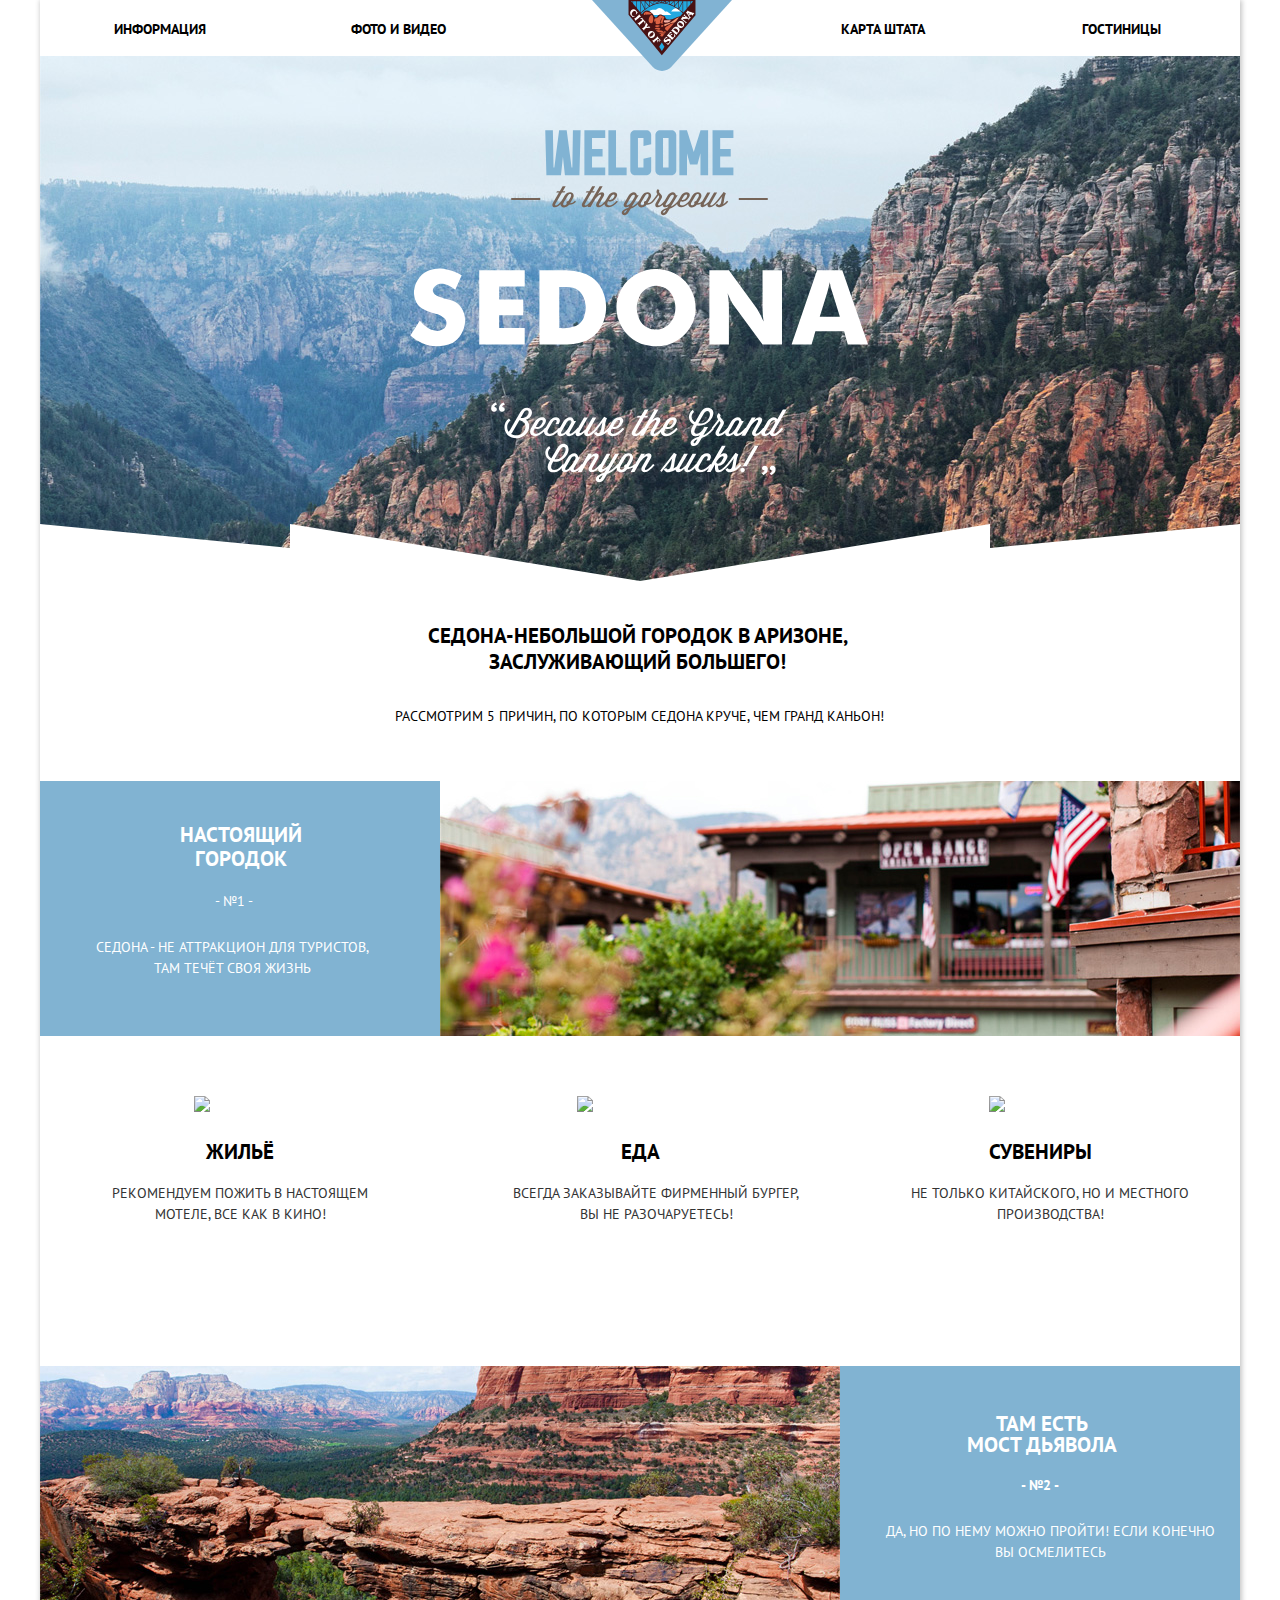
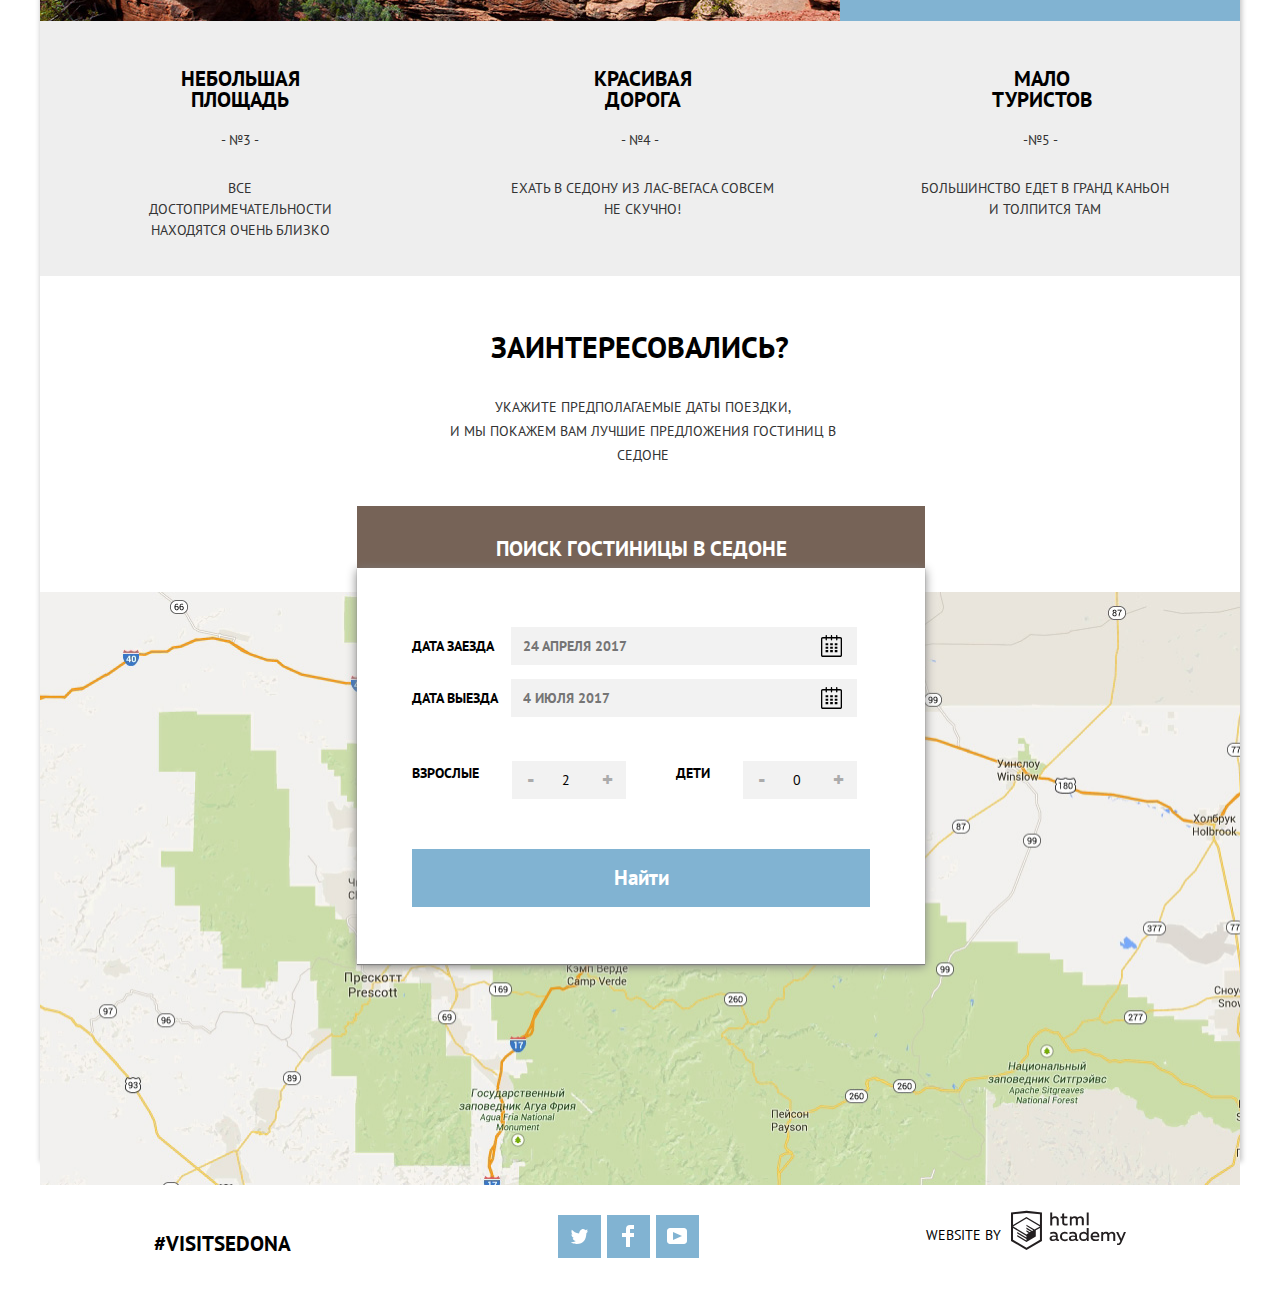
==== commit e320f04e: "Защита проекта" ====
--- a/index.html
+++ b/index.html
@@ -5,102 +5,89 @@
   <title>HTML Academy: Седона</title>
   <link href="https://fonts.googleapis.com/css?family=PT+Sans:400,700&display=swap&subset=cyrillic" rel="stylesheet">
   <link href="css/normalize.css" rel="stylesheet">
-  <link href="css/style.css" rel="stylesheet">
+  <link href="css/style.min.css" rel="stylesheet">
 </head>
-<body>
+<body class="wrapper">
   <header class="main-header container">
     <nav class="main-navigation">
       <ul class="site-navigation">
         <li class="nav-item"><a href="#">Информация</a></li>
         <li class="nav-item"><a href="#">Фото и видео</a></li>
-        <li class="nav-item"><a href="#">Карта штата</a></li>
-        <li class="nav-item"><a href="#">Гостиницы</a></li>
+        <li class="nav-item"><a href="https://goo.gl/maps/hxeNM2dXv9u93Bc2A">Карта штата</a></li>
+        <li class="nav-item"><a href="catalog.html">Гостиницы</a></li>
       </ul>
       <a href="index.html" class="nav-logo"><img src="img/logo-sedona.svg" width="140" height="71"
           alt="город Седона"></a>
     </nav>
     <div class="main-welcome">
       <img src="img/intro-welcome.svg" width="459" height="353" alt="Welcome to the gorgeous" class="main-header-logo">
-      <div class="intro-mask"><img src="img/intro-mask.svg" width="1201" height="59" alt=""></div>
       <div class="welcome-top">
-        <p>Седона-небольшой городок в Аризоне,</p>
-        <p>заслуживающий большего!</p>
-        <h2>Рассмотрим 5 причин, по которым Седона круче, чем Гранд каньон!</h2>
+        <h2>Седона-небольшой городок в Аризоне, заслуживающий большего!</h2>
+        <p>Рассмотрим 5 причин, по которым Седона круче, чем Гранд каньон!</p>
       </div>
     </div>
   </header>
-  <!-- Начало области выделенной красным-->
   <main class="container">
     <section class="advantage">
       <div class="advantage-item">
         <div class="advantage-list">
-          <p class="headline">Настоящий</p>
-          <p class="headline">городок</p>
+          <h2 class="headline">Настоящий городок</h2>
           <span>- №1 -</span>
-          <p>Седона - не аттракцион для туристов,<br> там течёт своя жизнь</p>
+          <p>Седона - не аттракцион для туристов, там течёт своя жизнь</p>
         </div>
       </div>
       <div class="about-city">
-        <ul class="advantage-about">
-          <li>
-            <img src="img/house-icon.svg" alt="house-icon">
-            <h3>Жильё</h3>
-            <p class="about-city">Рекомендуем пожить в настоящем</p>
-            <p class="about-city">мотеле, все как в кино!</p>
-          </li>
-          <li>
-            <img src="img/hamburger-icon.svg" alt="hamburger-icon">
-            <h3>Еда</h3>
-            <p class="about-city">Всегда заказывайте фирменный бургер,</p>
-            <p class="about-city">вы не разочаруетесь!</p>
-          </li>
-          <li>
-            <img src="img/present-icon.svg" alt="present-icon">
-            <h3>Сувениры</h3>
-            <p>Не только китайского, но и местного<p>
-                <p> производства!</p>
-          </li>
-        </ul>
+        <div class="advantage-about">
+          <img src="img/house-icon.svg" alt="house-icon" width="75" height="72">
+          <h3>Жильё</h3>
+          <p>Рекомендуем пожить в настоящем мотеле, все как в кино!</p>
+        </div>
+        <div class="advantage-about">
+          <img src="img/hamburger-icon.svg" alt="hamburger-icon" width="74" height="70">
+          <h3>Еда</h3>
+          <p>Всегда заказывайте фирменный бургер, вы не разочаруетесь!</p>
+        </div>
+        <div class="advantage-about">
+          <img src="img/present-icon.svg" alt="present-icon" width="64" height="76">
+          <h3>Сувениры</h3>
+          <p>Не только китайского, но и местного производства!</p>
+        </div>
       </div>
       <div class="bridge-devil">
         <div class="bridge-list">
-          <p class="headline">Там есть</p>
-          <p class="headline">мост дьявола</p>
+          <h2>Там есть <br> мост дьявола</h2>
           <span>- №2 -</span>
-          <p>Да, но по нему можно пройти! Если конечно <br> вы осмелитесь</p>
+          <p>Да, но по нему можно пройти! Если конечно вы осмелитесь</p>
         </div>
       </div>
-      <ul class="advantage-about">
-        <li>
-          <p class="about-headline">Небольшая</p>
-          <p class="about-headline">площадь</p>
+      <div class="about-city">
+        <div class="about-list">
+          <h2>Небольшая площадь</h2>
           <span>- №3 -</span>
-          <p>Все достопримечательности<br> находятся очень близко</p>
-        </li>
-        <li>
-          <p class="about-headline">Красивая</p>
-          <p class="about-headline">дорога</p>
+          <p>Все достопримечательности находятся очень близко</p>
+        </div>
+        <div class="about-list">
+          <h2>Красивая дорога</h2>
           <span>- №4 -</span>
-          <p>Ехать в Седону из Лас-Вегаса совсем<br> не скучно!</p>
-        </li>
-        <li>
-          <p class="about-headline">Мало</p>
-          <p class="about-headline">туристов</p>
+          <p>Ехать в Седону из Лас-Вегаса совсем не скучно!</p>
+        </div>
+        <div class="about-list">
+          <h2>Мало туристов</h2>
           <span> -№5 -</span>
-          <p>Большинство едет в Гранд каньон<br> и толпится там</p>
-        </li>
-      </ul>
+          <p>Большинство едет в Гранд каньон и толпится там</p>
+        </div>
+      </div>
     </section>
-    <!-- Конец области выделенной красным-->
     <div class="order">
       <h3>Заинтересовались?</h3>
-      <P>Укажите предполагаемые даты поездки,</P>
-      <P> и мы покажем вам лучшие предложения гостиниц в Седоне</P>
+      <P>Укажите предполагаемые даты поездки,<br> и мы покажем вам лучшие предложения гостиниц в Седоне</P>
       <button class="btn-search">Поиск гостиницы в Седоне</button>
     </div>
-    <iframe
-      src="https://www.google.com/maps/embed?pb=!1m18!1m12!1m3!1d55886.892159249415!2d-111.7905261614484!3d34.87709830216401!2m3!1f0!2f0!3f0!3m2!1i1024!2i768!4f13.1!3m3!1m2!1s0x872da132f942b00d%3A0x5548c523fa6c8efd!2z0KHQtdC00L7QvdCwLCDQkNGA0LjQt9C-0L3QsCA4NjMzNiwg0KHQqNCQ!5e0!3m2!1sru!2sru!4v1559845146027!5m2!1sru!2sru"
-      width="1200" height="593" style="border:0" allowfullscreen></iframe>
+    <div class="map-sedona">
+      <iframe
+        src="https://www.google.com/maps/embed?pb=!1m18!1m12!1m3!1d55886.892159249415!2d-111.7905261614484!3d34.87709830216401!2m3!1f0!2f0!3f0!3m2!1i1024!2i768!4f13.1!3m3!1m2!1s0x872da132f942b00d%3A0x5548c523fa6c8efd!2z0KHQtdC00L7QvdCwLCDQkNGA0LjQt9C-0L3QsCA4NjMzNiwg0KHQqNCQ!5e0!3m2!1sru!2sru!4v1559845146027!5m2!1sru!2sru"
+        width="1200" height="593" style="border:0" allowfullscreen></iframe>
+    </div>
   </main>
   <footer class="main-footer container">
     <p class="footer-hashtag">#visitsedona</p>
@@ -139,28 +126,41 @@
       </a>
     </div>
   </footer>
-  <section class="modal modal-search">
+  <div class="modal modal-search">
     <h2 class="visually-hidden">Форма поиска</h2>
     <form class="search-form" method="post" action="https://echo.htmlacademy.ru">
       <p>
-        <label for="date_of_arrival">Дата заезда</label>
-        <input class="date-search" type="date" id="date_of_arrival" name="date_of_arrival" value="2017-04-24">
+        <label for="date_of_arrival" class="date_of_arrival">Дата заезда</label>
+        <input class="date-search" type="text" id="date_of_arrival" name="date_of_arrival" placeholder="24 апреля 2017">
       </p>
       <p>
         <label for="date_of_departure">Дата выезда</label>
-        <input class="date-search" type="date" id="date_of_departure" name="date_of_departure">
+        <input class="date-search" type="text" id="date_of_departure" name="date_of_departure"
+          placeholder="4 июля 2017">
       </p>
-      <p>
-        <label for="customer">Взрослые</label>
-        <input type="number" id="customer" value="2" min="0" max="50" step="1" readonly>
-      </p>
-      <p class="kids-search">
-        <label for="kids">Дети</label>
-        <input type="number" id="kids" value="0" min="0" max="50" step="1" readonly>
-      </p>
+      <div class="search-number">
+        <div class="number-item">
+          <label for="customer">Взрослые</label>
+          <div class="btn-number">
+            <button type="button">-</button>
+            <input type="number" id="customer" value="2" min="0" max="50" step="1" readonly>
+            <button type="button">+</button>
+          </div>
+        </div>
+        <div>
+          <div class="number-item">
+            <label for="kids" class="kids">Дети</label>
+            <div class="btn-number">
+              <button type="button">-</button>
+              <input type="number" id="kids" value="0" min="0" max="50" step="1" readonly>
+              <button type="button">+</button>
+            </div>
+          </div>
+        </div>
+      </div>
       <button class="btn-modal" type="submit" aria-label="Найти варианты">Найти</button>
     </form>
-  </section>
+  </div>
+  <script src="js/script.min.js"></script>
 </body>
-
 </html>
--- a/css/style.min.css
+++ b/css/style.min.css
@@ -0,0 +1 @@
+@-webkit-keyframes bounce{0%{-webkit-transform:translateY(-2000px);transform:translateY(-2000px)}70%{-webkit-transform:translateY(30px);transform:translateY(30px)}90%{-webkit-transform:translateY(-10px);transform:translateY(-10px)}to{-webkit-transform:translateY(0);transform:translateY(0)}}@keyframes bounce{0%{-webkit-transform:translateY(-2000px);transform:translateY(-2000px)}70%{-webkit-transform:translateY(30px);transform:translateY(30px)}90%{-webkit-transform:translateY(-10px);transform:translateY(-10px)}to{-webkit-transform:translateY(0);transform:translateY(0)}}body{margin:0;padding:0;font-family:"PT Sans",Arial,sans-serif;font-size:14px;line-height:24px;font-weight:700;color:#fff;text-transform:uppercase}img{max-width:100%;height:auto}a{text-decoration:none}.visually-hidden:not(:focus):not(:active),input[type=checkbox].visually-hidden,input[type=radio].visually-hidden{position:absolute;width:1px;height:1px;margin:-1px;border:0;padding:0;white-space:nowrap;-webkit-clip-path:inset(100%);clip-path:inset(100%);clip:rect(0 0 0 0);overflow:hidden}.main-navigation a,.main-welcome p,.order p{font-size:14px;line-height:26px;font-weight:700;color:#000}.map-sedona{background-image:url(../img/map.jpg);background-size:1200px 593px;width:1200px;height:593px}.main-navigation,.site-navigation{display:-ms-flexbox;display:-webkit-box;display:flex;padding:0;margin:0;list-style:none}.main-navigation{background-color:#fff}.site-navigation{-ms-flex-wrap:wrap;flex-wrap:wrap;text-align:center}.site-navigation a{color:#000;display:block;width:239px;height:56px}.site-navigation a:hover{color:#81b3d2}.site-navigation a:active{color:rgba(0,0,0,.3)}header{background-image:url(../img/background-photo.jpg);background-repeat:no-repeat;background-position-y:-24px;background-color:#81b3d2}.welcome-top{background-color:#fff}.main-welcome{background:url(../img/intro-mask.svg) no-repeat 0 468px}.main-welcome p,.order p{font-weight:400}.advantage-list h3,.main-welcome h2,.order h3{font-size:21px;line-height:26px;font-weight:700;color:#000}.advantage-list{width:400px;min-height:255px;background-color:#81b3d2;padding-top:25px}.advantage-list h3,.order h3{line-height:21px;color:#fff}.order h3{text-align:center;font-size:30px;line-height:36px;color:#000;padding-top:23px;padding-bottom:0}.order p{text-align:center;line-height:24px;color:#333;width:440px;padding-left:383px;padding-bottom:25px}.advantage-list,.order{-webkit-box-sizing:border-box;box-sizing:border-box}.footer-generated p,.footer-hashtag{font-size:21px;line-height:26px;font-weight:700;color:#000}.footer-generated p{font-size:14px;font-weight:400;padding-right:10px;padding-top:23px}.footer-generated a,.footer-hashtag{padding-top:25px}.filter{background-image:url(../img/filter-background.jpg);background-color:#5496bd;background-repeat:no-repeat;background-position-x:50px;background-position-y:-320px;-webkit-box-sizing:border-box;box-sizing:border-box;min-height:217px;background-position:100%;display:-webkit-box;display:-ms-flexbox;display:flex}.filter h3,.filter-list li{font-size:16px;line-height:21px;font-weight:700}.filter-list{list-style:none}.filter-list li{font-size:14px;font-weight:400;padding-left:40px;width:115px}.filter form{display:-webkit-box;display:-ms-flexbox;display:flex}.results-item h3,.results-sort h3,a{font-size:21px;line-height:26px;font-weight:700;color:#000}.result-sort-list,.results-sort p{font-size:12px;line-height:18px;font-weight:400;color:#000}.result-sort-list{list-style:none;padding-top:25px}.result-sort-list li:first-child{color:#81b3d2}.result-sort-list li:nth-child(2),.result-sort-list li:nth-child(3){color:rgba(0,0,0,.3);padding-left:30px}.results-item a:hover{color:#81b3d2}.results-item a:active{color:rgba(0,0,0,.3)}.button-book,.button-detail{font-size:14px;line-height:21px;font-weight:700;color:#fff;text-transform:uppercase;border:0}.button-detail{width:110px;height:27px;background-color:#81b3d2}.button-book{width:142px;height:27px;background-color:#766357}.button-filter,.results-item p{font-size:14px;line-height:21px;font-weight:400}.results-item p{text-align:center;color:#666;background-color:#f2f2f2;width:110px}.button-detail:hover{background-color:#669ec0}.button-detail:active{color:rgba(255,255,255,.3);background-color:#5496bd}.button-book:hover{background-color:#604e43}.button-book:active{color:rgba(255,255,255,.3);background-color:#503e33}.button-filter{color:#fff;text-transform:uppercase;background-color:transparent;border-color:#fff;border-radius:3px;border-width:2px;width:133px;height:32px;margin-left:90px}.button-filter:hover{color:#000;background-color:#fff}.container{max-width:1200px;margin:0 auto}.about-city,.advantage-item,.bridge-devil{display:-ms-flexbox;display:-webkit-box;display:flex}.bridge-devil{-webkit-box-orient:horizontal;-webkit-box-direction:reverse;-ms-flex-direction:row-reverse;flex-direction:row-reverse}.social-button{width:43px;height:43px;background-color:#81b3d2;-webkit-box-align:center;-ms-flex-align:center;align-items:center;-webkit-box-pack:center;-ms-flex-pack:center;justify-content:center}.footer-social ul{width:141px;list-style:none;-ms-flex-wrap:wrap;flex-wrap:wrap;-webkit-box-pack:justify;-ms-flex-pack:justify;justify-content:space-between;margin:0 auto;padding-top:30px}.social-button:hover{background-color:#669ec0}.social-button:active{background-color:#5496bd}.social-button:active path{fill:rgba(255,255,255,.3)}.footer-generated,.footer-social ul,.social-button{display:-ms-flexbox;display:-webkit-box;display:flex}.main-header-logo{position:relative;left:370px;top:74px}.welcome-top{min-height:150px}.advantage-list span{font-weight:400;padding-left:175px}.advantage-item{background-image:url(../img/city.jpg);background-repeat:no-repeat;background-position-x:400px;background-position-y:-73px}.filter-type{border:0}.filter-type,.result-sort-list,.results-sort{display:-ms-flexbox;display:-webkit-box;display:flex}.results-sort{min-height:86px;-webkit-box-sizing:border-box;box-sizing:border-box}.result-sort-list{-webkit-box-pack:justify;-ms-flex-pack:justify;justify-content:space-between}.results-sort h3{padding-left:73px;padding-top:10px}.results-sort p{padding-left:50px;padding-top:23px}.up-and-down{padding-left:515px;padding-top:33px}.up-and-down svg:last-child{padding-left:5px}.filter-range{width:330px;color:#fff;text-transform:uppercase;padding-left:325px;padding-top:26px}.filter-range-title{margin-bottom:9px;font-weight:600;font-size:16px;line-height:21px}.price-controls{position:relative;height:36px;margin-bottom:20px;font-size:0;border:2px solid #fff;border-radius:2px}.price-controls::after{content:"";position:absolute;top:50%;left:50%;width:2px;height:22px;background:#fff;-webkit-transform:translate(-50%,-50%);-ms-transform:translate(-50%,-50%);transform:translate(-50%,-50%)}.price-controls label{display:inline-block;font-size:14px;line-height:38px;vertical-align:top;cursor:pointer}.price-controls .max-price,.price-controls .min-price{width:90px;padding-left:65px}.price-controls input{width:50px;margin:0;color:inherit;font:inherit;background:0 0;border:0}.range-controls{position:relative;margin-bottom:32px}.range-controls .scale{height:2px;background:rgba(255,255,255,.3)}.range-controls .bar{width:80%;height:2px;background:#fff}.range-toggle{position:absolute;top:-9px;width:4px;height:4px;background:#ababab;border:8px solid #fff;border-radius:50%;-webkit-box-shadow:0 2px 1px 0 rgba(0,1,1,.2);box-shadow:0 2px 1px 0 rgba(0,1,1,.2);cursor:pointer}.range-toggle:hover{background:#1c4f80}.range-toggle-min{left:0}.range-toggle-max{left:80%}.results-item{width:1200px;min-height:150px;display:-webkit-box;display:-ms-flexbox;display:flex;border-top:1px solid #e5e5e5;-webkit-box-sizing:border-box;box-sizing:border-box}.results-item:last-child{border-bottom:1px solid #e5e5e5}.stars{text-align:right}.btn-hotels{display:-webkit-box;display:-ms-flexbox;display:flex;-webkit-box-pack:justify;-ms-flex-pack:justify;justify-content:space-between}.img-hotels{width:135px;height:90px;padding:28px 30px 30px 72px}.stars{width:110px;height:90px;margin-top:30px;margin-left:520px}.stars img{padding-bottom:28px}.catalog-list{width:260px;display:block}.catalog-list h3{margin-bottom:10px;margin-top:24px}.btn-hotels{margin-top:7px}.nav-item{position:relative;top:16px;width:25%}.nav-logo{position:absolute;left:46%;top:0}.nav-item:nth-child(3),.nav-item:nth-child(4){position:relative;left:245px}.bridge-devil{background-image:url(../img/canyon.jpg);background-repeat:no-repeat;background-position-x:0;background-position-y:-18px}.bridge-list{width:400px;min-height:255px;background-color:#81b3d2;text-align:center;-webkit-box-sizing:border-box;box-sizing:border-box}.bridge-list h2,.bridge-list p{line-height:21px;width:153px;padding-left:125px;padding-top:30px}.bridge-list p{font-size:14px;font-weight:400;color:#fff;width:340px;padding-left:40px;padding-top:10px}.bridge-list h2,.btn-search,.headline{font-size:21px;font-weight:700;color:#fff}.btn-search{width:568px;height:86px;background-color:#766357;text-transform:uppercase;border:0;margin-left:317px}.btn-search:hover{background-color:#604e43}.btn-search:active{background-color:#503e33;color:rgba(255,255,255,.3)}.modal{font-family:"PT Sans",Arial,sans-serif;height:395px;background-color:#fff;position:absolute;left:50%;top:2168px;margin-left:-283px;z-index:1;width:568px;min-height:396px;padding:45px 55px 56px;-webkit-box-shadow:0 1px 1px 0 #818181,0 2px 10px 0 #818181;box-shadow:0 1px 1px 0 #818181,0 2px 10px 0 #818181;-webkit-animation:bounce .6s;animation:bounce .6s}.modal button,.modal p{font-size:14px;line-height:26px;font-weight:700;color:#000;background-color:#fff}.modal button{font-size:21px;color:#fff;background-color:#81b3d2;width:458px;height:58px}.modal,.modal-search,.search-form input[type=text],input[type=number]{-webkit-box-sizing:border-box;box-sizing:border-box}.search-form input[type=text],input[type=number]{height:38px}.search-number button,input[type=number]{width:38px;background-color:#f2f2f2;border:0}input[type=number]{-moz-appearance:textfield;text-align:center;padding-left:10px}.search-number{width:458px;padding-bottom:50px;padding-top:30px}.search-number button{height:38px;color:#ababab}.btn-number{display:-webkit-box;display:-ms-flexbox;display:flex;padding-left:33px}.search-number{color:#000}.number-item,.search-number{display:-webkit-box;display:-ms-flexbox;display:flex}.kids{padding-left:50px}.search-form input[type=text]{width:346px;font-size:14px;line-height:26px;font-weight:700;text-transform:uppercase;color:#000;padding-left:12px;margin-left:10px}.date_of_arrival{padding-right:3px}.date-search{background-image:url(../img/calendar.svg);background-position:310px center;background-repeat:no-repeat;border:0;background-color:#f2f2f2;width:346px;height:38px}.btn-modal{border:0}.logo-html:hover path{fill:#81b3d2}.logo-html:active path{fill:#bdbbbc}.main-footer{background-color:#fff;min-height:120px;display:-webkit-box;display:-ms-flexbox;display:flex;-ms-flex-pack:distribute;justify-content:space-around}.option-hotels,.type-hotels{border:0}.option-hotels legend{padding-left:70px;padding-top:26px}.option-hotels li{margin-left:70px}.type-hotels legend{padding-top:26px;padding-left:100px}.type-hotels li{margin-left:100px}.filter-list li:nth-child(1),.filter-list li:nth-child(2){padding-bottom:5px}.type-hotels{padding-left:115px}.filter ul{padding:0;margin:0;list-style:none}.filter-option label{display:block;cursor:pointer;-webkit-user-select:none;-moz-user-select:none;-ms-user-select:none;user-select:none}.filter-input-checkbox+label::before{content:url(../img/checkbox-off.svg);position:absolute;left:434px;width:16px;height:16px}.filter-input-checkbox:checked+label::after{content:url(../img/checkbox-on.svg);width:12px;height:12px;position:absolute;left:434px}.type-input-checkbox+label::before{content:url(../img/checkbox-off.svg);width:16px;height:16px;position:absolute;left:690px}.type-input-checkbox:checked+label::after{content:url(../img/checkbox-on.svg);width:12px;height:12px;position:absolute;left:690px}.filter{width:1200px}.filter legend{margin-bottom:26px}.filter fieldset{padding:0;margin:0;border:0}.filter-option{margin-bottom:19px}.up-and-down:hover path{fill:#000}.up-and-down:active path{fill:#81b3d2}.catalog-list span{color:#333;font-weight:400}.welcome-top h2{width:445px;text-align:center;padding-left:20px;padding-bottom:10px}.welcome-top{padding-left:355px;padding-top:25px;padding-bottom:25px;margin-top:165px}.headline{width:125px;text-align:center;padding-left:138px}.advantage-about p,.advantage-list p{font-size:14px;line-height:21px;font-weight:400;text-align:center}.advantage-list p{width:285px;padding-top:10px;color:#fff;padding-left:50px}.advantage-about p{color:#333;padding-left:70px}.advantage-about h3{font-size:21px;line-height:21px;font-weight:700;color:#000;text-align:center}.advantage-about{width:400px;min-height:330px;text-align:center;-webkit-box-sizing:border-box;box-sizing:border-box;padding-top:60px}.advantage-about:nth-child(1) p{width:260px}.advantage-about:nth-child(2) p{width:292px}.advantage-about:nth-child(3) p{width:280px}.about-list h2{font-size:21px;line-height:21px;font-weight:700;color:#000;text-align:center;padding-top:30px}.about-list span,p{font-size:14px;line-height:21px;font-weight:400;color:#333}.about-list span{margin-top:30px}.about-list p{padding-top:12px}.about-list{-webkit-box-sizing:border-box;box-sizing:border-box;width:400px;background-color:#eee;text-align:center;min-height:255px}.about-list:nth-child(1) p{width:210px;padding-left:95px}.about-list:nth-child(2) p{width:265px;padding-left:70px}.about-list:nth-child(3) p{width:250px;padding-left:80px}.about-list:nth-child(1) h2{width:120px;padding-left:140px}.about-list:nth-child(2) h2{width:103px;padding-left:151px}.about-list:nth-child(3) h2{width:104px;padding-left:150px}.options-hotels{width:142px;padding-top:30px;padding-left:70px}.modal-closed{display:none;-webkit-animation:bounce .6s;animation:bounce .6s}.wrapper{box-shadow:1px 1px 5px 1px #c6c6c6;width:1200px;height:2760px;margin:0 auto;position:relative}